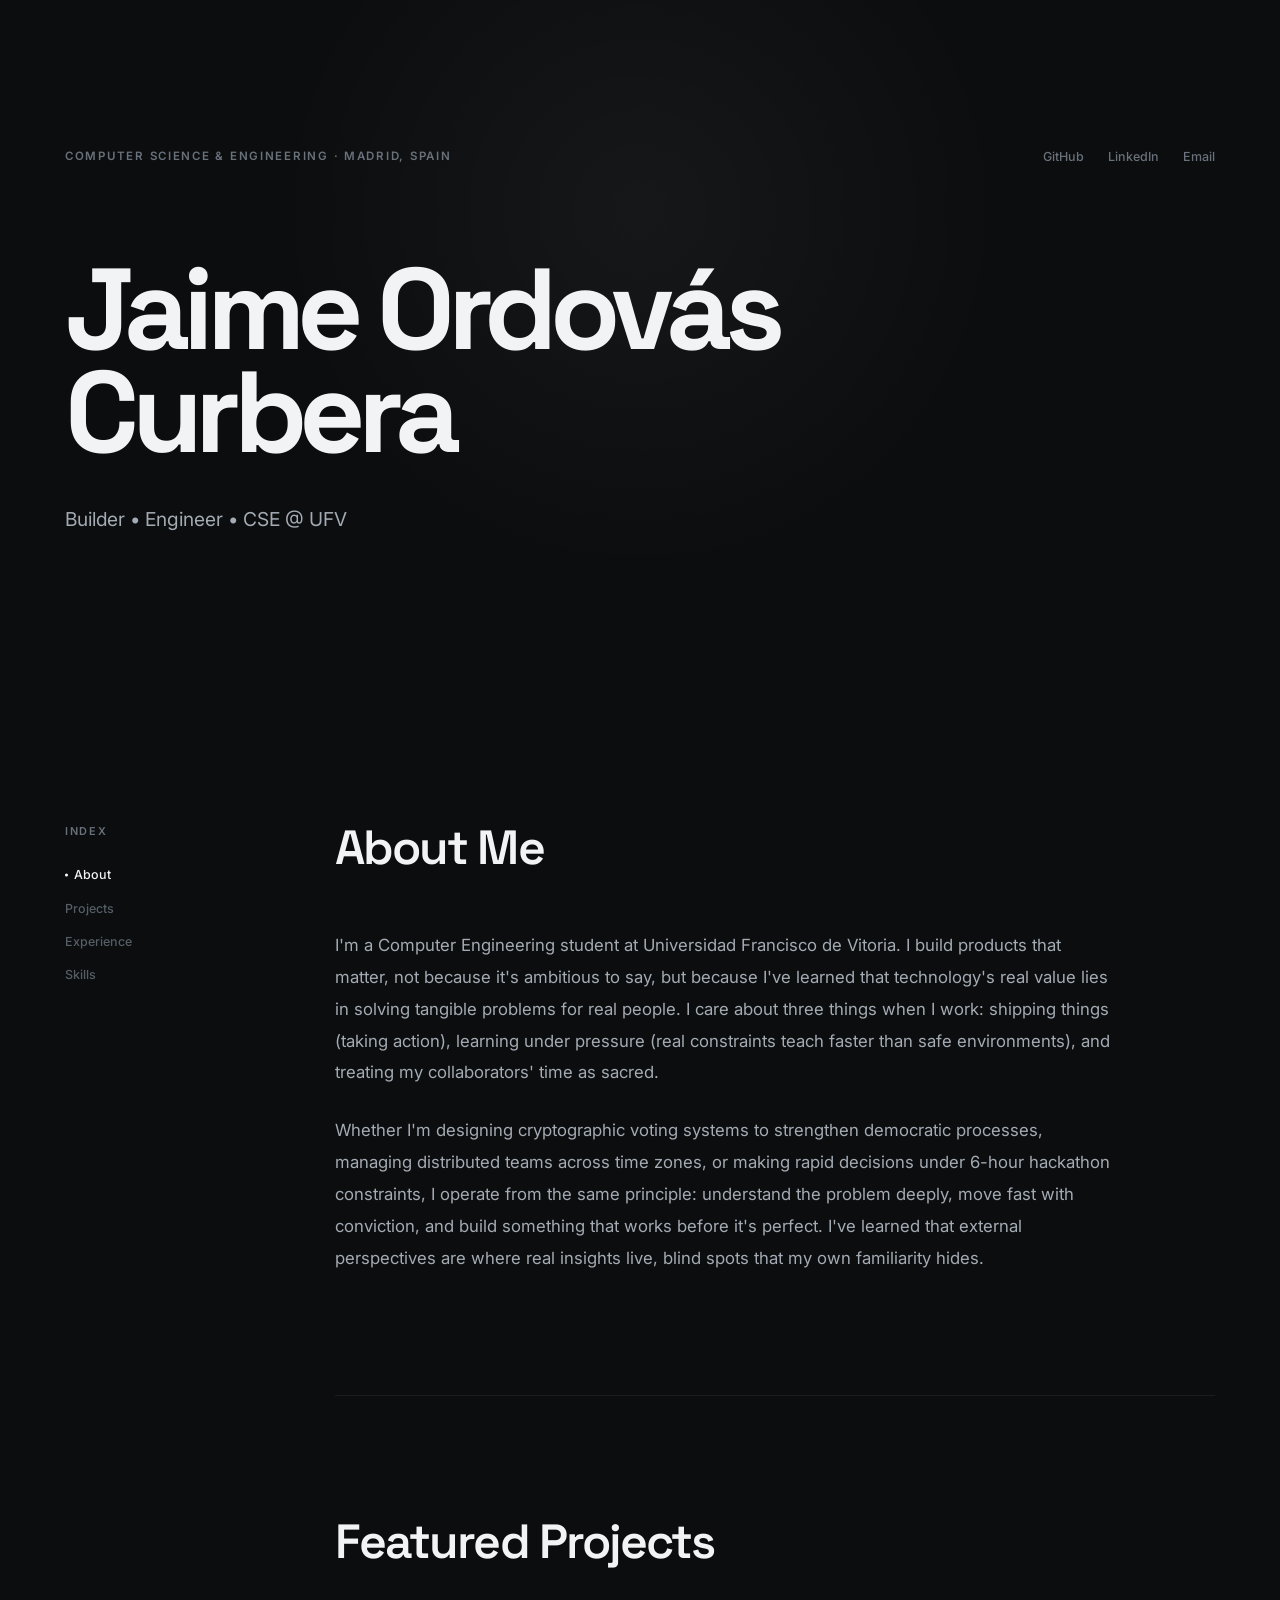
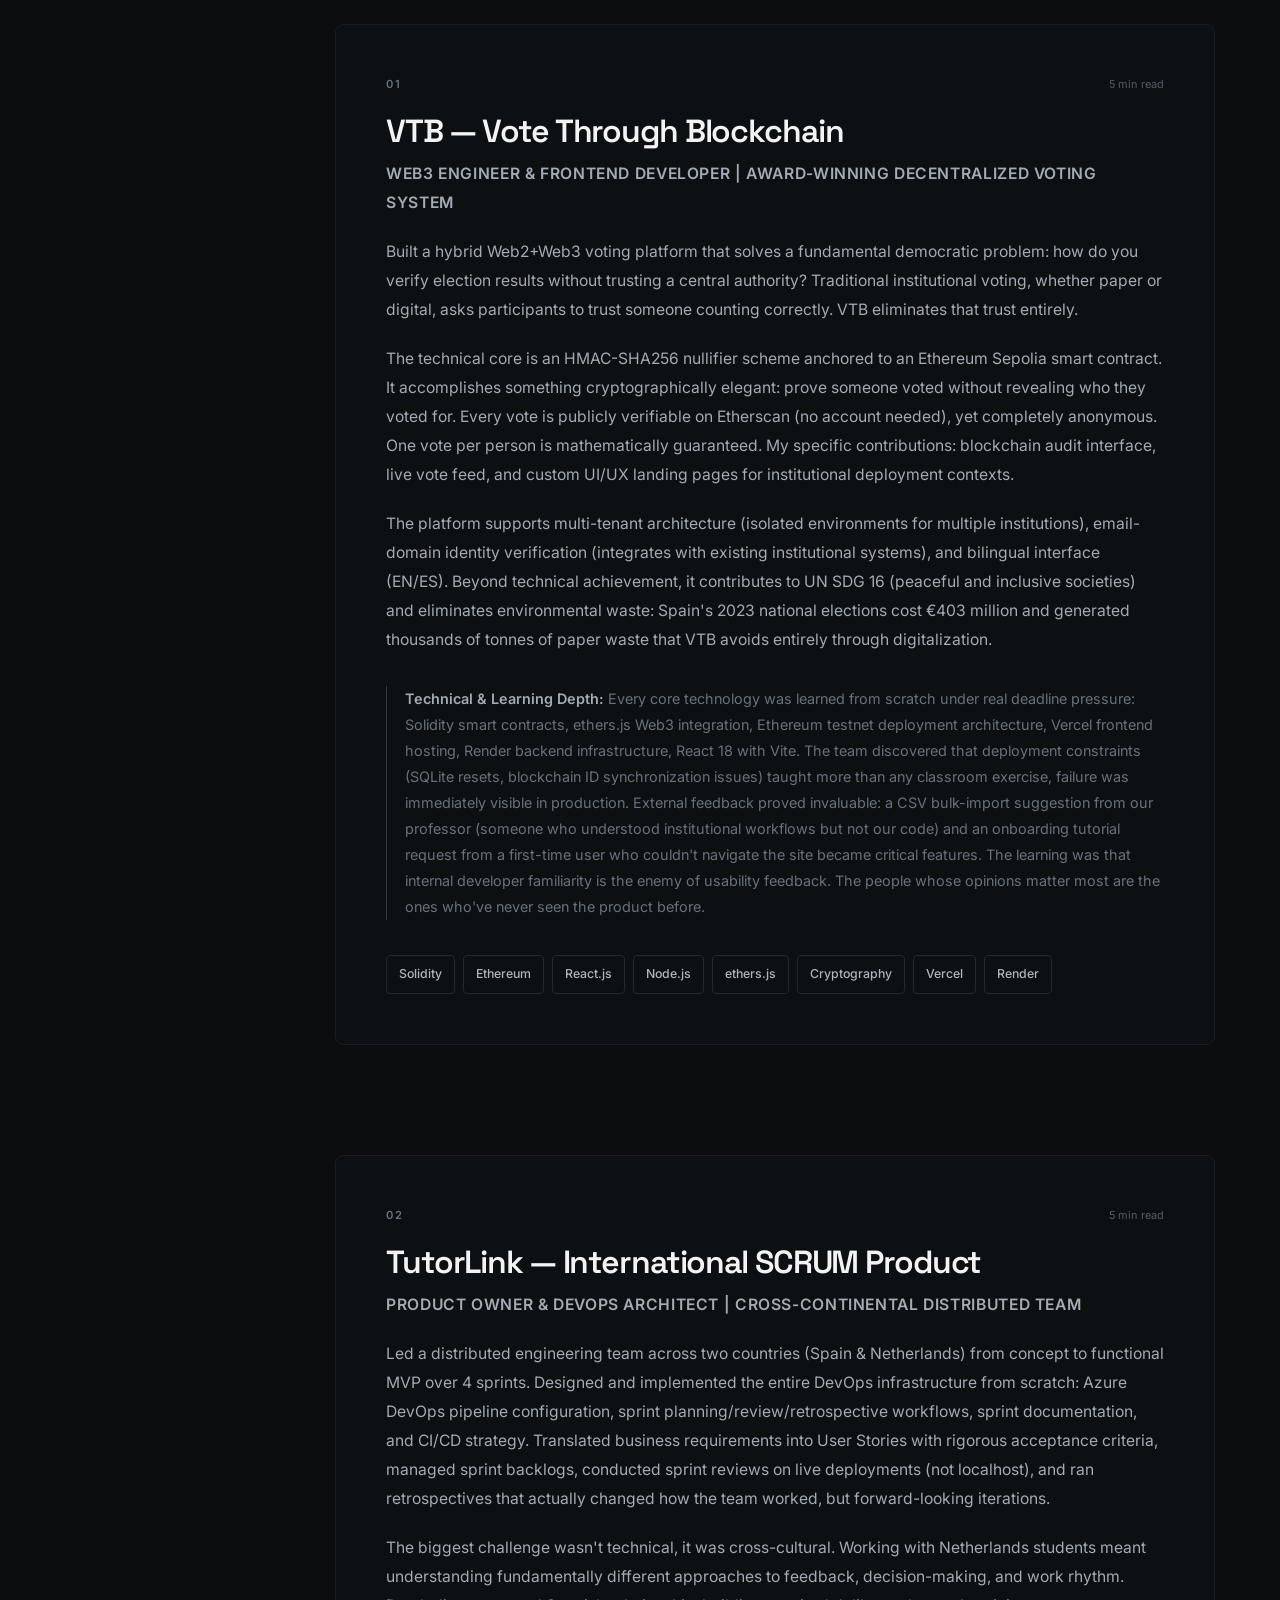
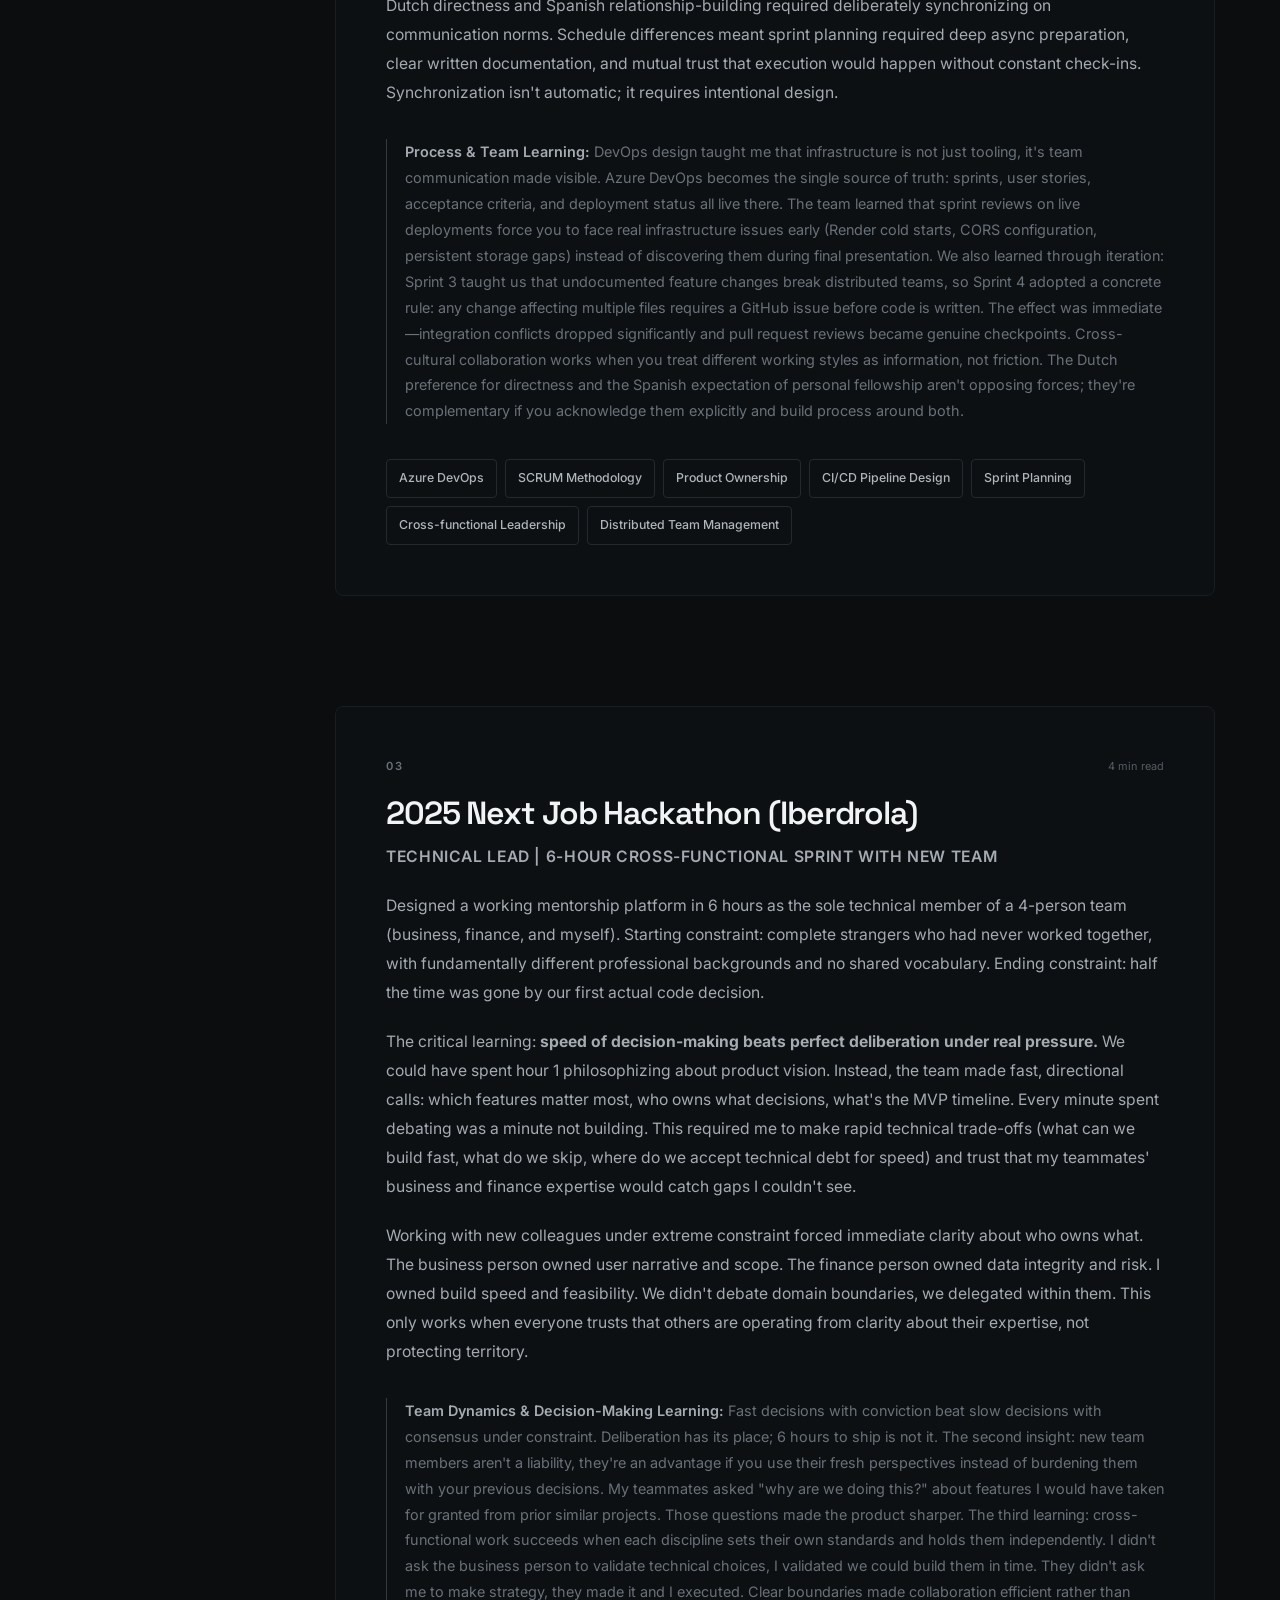
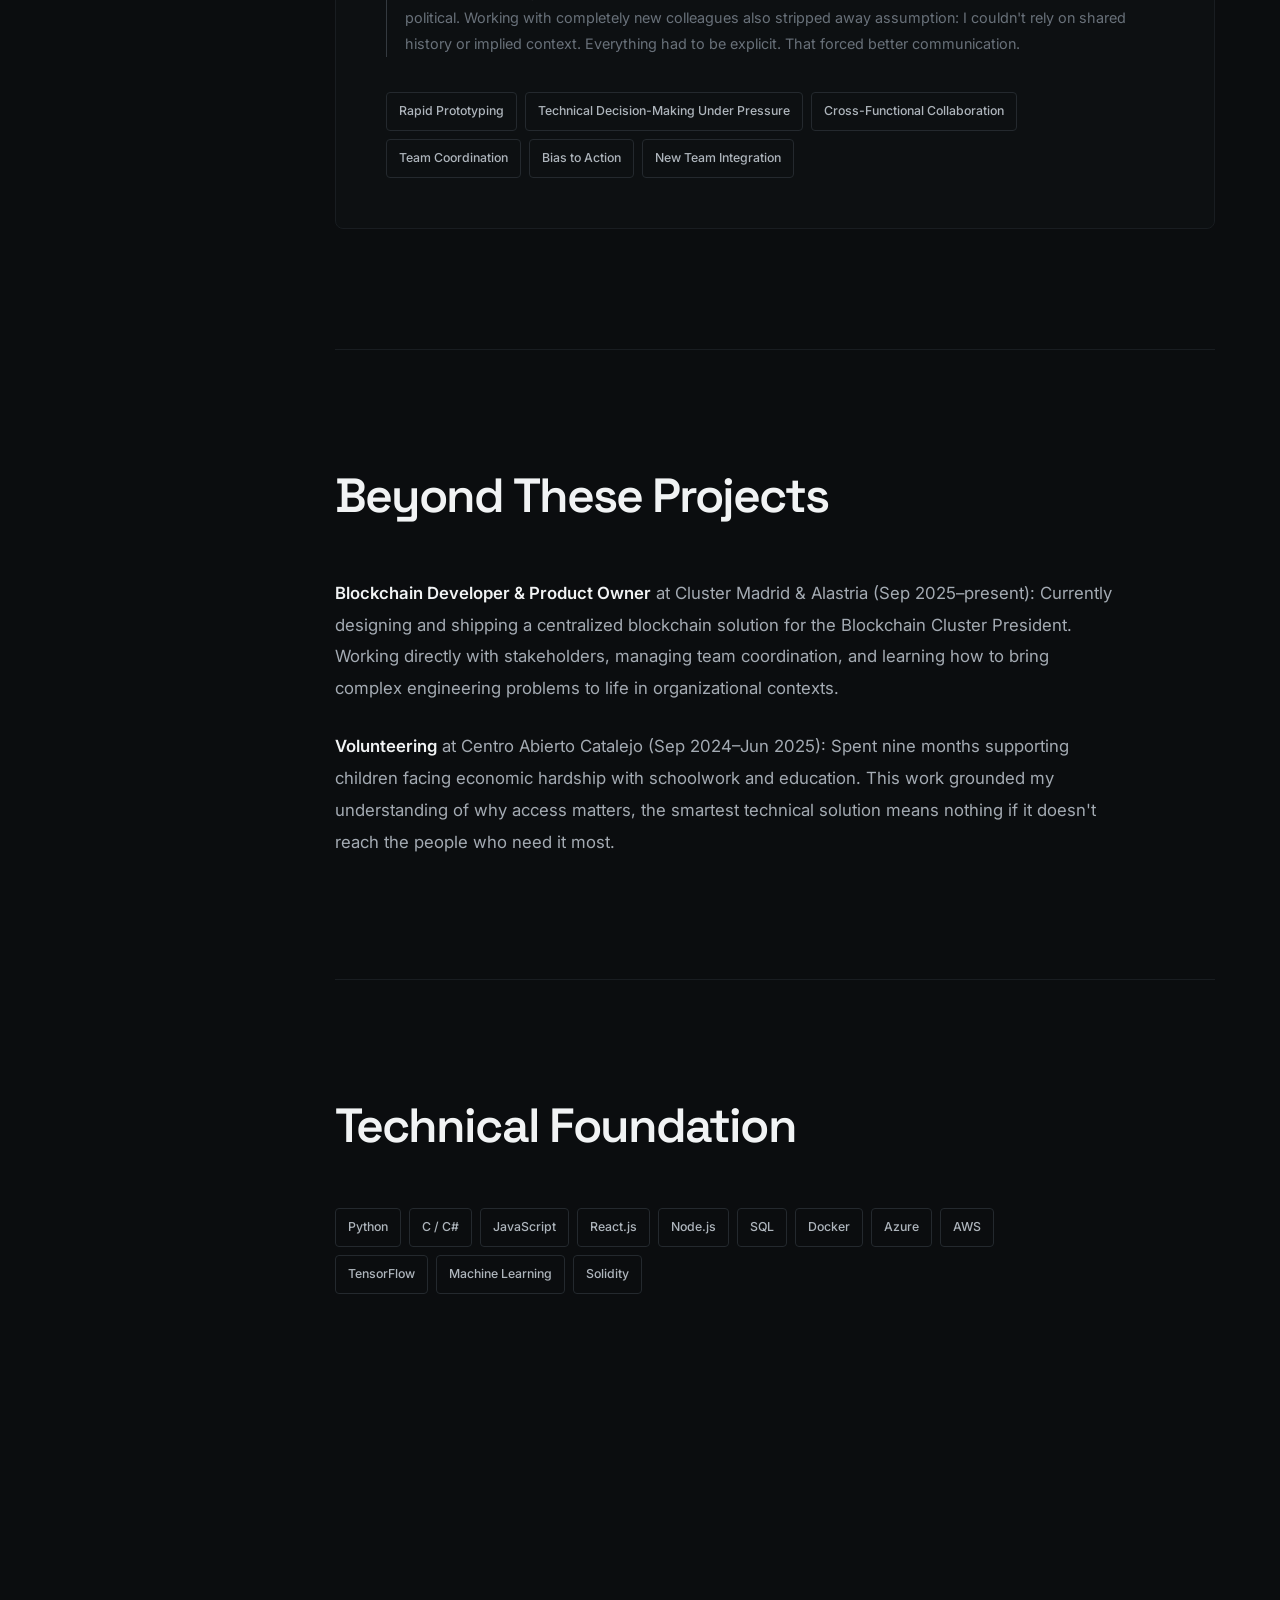
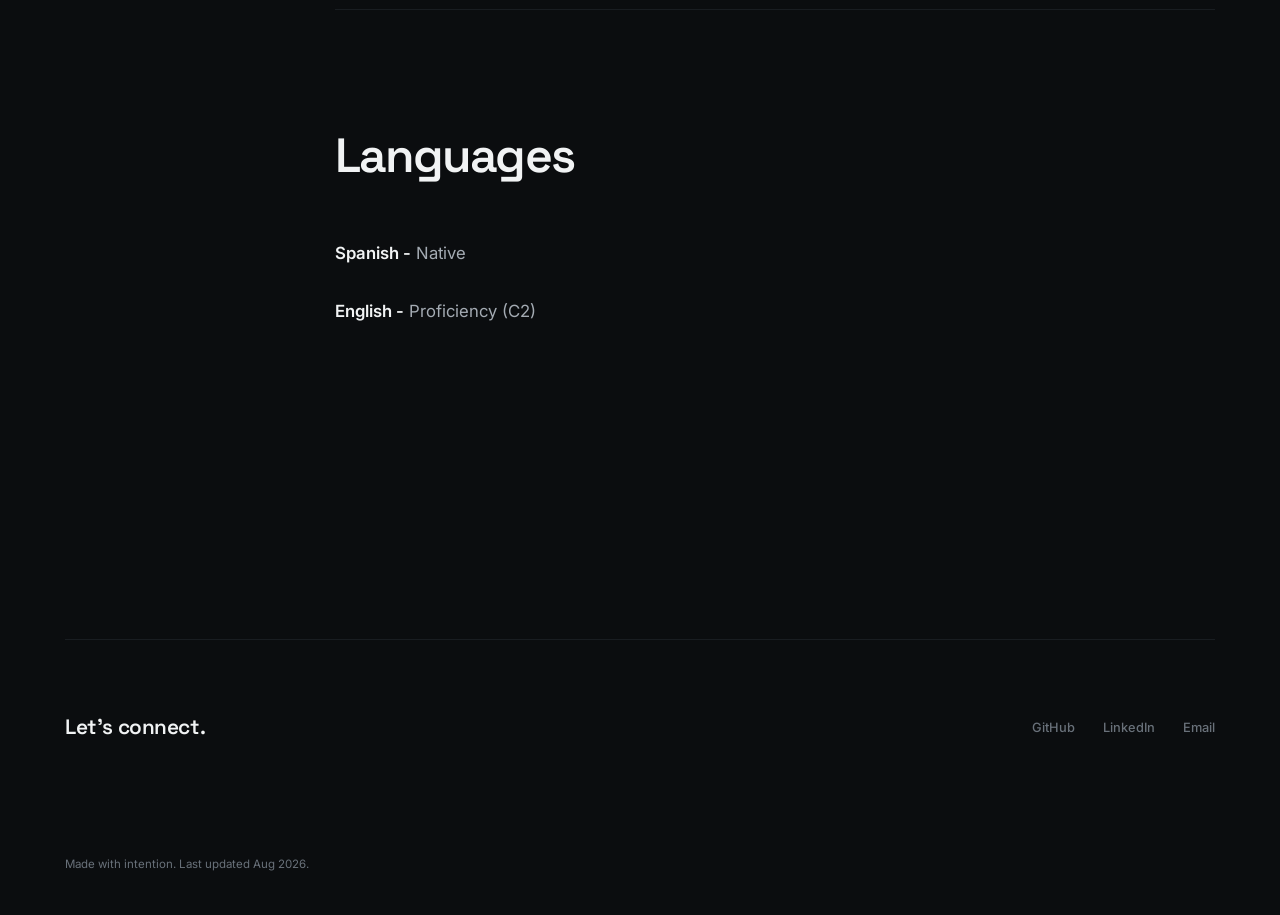
==== index.html @ d64d8bfb "Add languages section with Spanish and English proficiency" ====
<!DOCTYPE html>
<html lang="en">

<head>
    <meta charset="UTF-8">
    <meta name="viewport" content="width=device-width, initial-scale=1.0">
    <title>Jaime Ordovás Curbera — Builder & Engineer</title>

    <!-- Fonts -->
    <link rel="preconnect" href="https://fonts.googleapis.com">
    <link rel="preconnect" href="https://fonts.gstatic.com" crossorigin>
    <link
        href="https://fonts.googleapis.com/css2?family=Inter:wght@400;500;600;700&family=Space+Grotesk:wght@500;600;700&display=swap"
        rel="stylesheet"
    >

    <!-- Styles -->
    <link rel="stylesheet" href="styles.css">
</head>

<body>

    <!-- Scroll Progress Bar -->
    <div class="scroll-progress"></div>

    <!-- Hero Section -->
    <header class="hero">
        <div class="hero-content">
            <div class="hero-top">
                <span class="hero-label">Computer Science & Engineering · Madrid, Spain</span>
                <nav class="hero-contact">
                    <a href="https://github.com/jaime-ordovas-curbera" target="_blank" rel="noopener noreferrer">GitHub</a>
                    <a href="https://linkedin.com/in/jaime-ordov%C3%A1s-curbera-47089b22b/" target="_blank" rel="noopener noreferrer">LinkedIn</a>
                    <a href="mailto:jocraha@gmail.com">Email</a>
                </nav>
            </div>

            <h1>
                Jaime Ordovás<br>
                Curbera
            </h1>

            <p class="tagline">Builder • Engineer • CSE @ UFV</p>
        </div>
    </header>

    <!-- Main Portfolio -->
    <main class="portfolio">
        <div class="portfolio-layout">

            <!-- Sticky Navigation Index -->
            <aside class="site-index">
                <span class="index-label">Index</span>
                <nav class="index-links">
                    <a href="#about" class="active" data-section="about">About</a>
                    <a href="#projects" data-section="projects">Projects</a>
                    <a href="#experience" data-section="experience">Experience</a>
                    <a href="#skills" data-section="skills">Skills</a>
                </nav>
            </aside>

            <!-- Content Sections -->
            <div class="content">

                <!-- About Section -->
                <section class="section" id="about" data-section="about">
                    <h2 class="section-title">About Me</h2>
                    <div class="bio">
                        <p>I'm a Computer Engineering student at Universidad Francisco de Vitoria. I build products that matter, not because it's ambitious to say, but because I've learned that technology's real value lies in solving tangible problems for real people. I care about three things when I work: shipping things (taking action), learning under pressure (real constraints teach faster than safe environments), and treating my collaborators' time as sacred.</p>
                        <p>Whether I'm designing cryptographic voting systems to strengthen democratic processes, managing distributed teams across time zones, or making rapid decisions under 6-hour hackathon constraints, I operate from the same principle: understand the problem deeply, move fast with conviction, and build something that works before it's perfect. I've learned that external perspectives are where real insights live, blind spots that my own familiarity hides.</p>
                    </div>
                </section>

                <!-- Projects Section -->
                <section class="section" id="projects" data-section="projects">
                    <h2 class="section-title">Featured Projects</h2>

                    <div class="projects">

                        <!-- VTB Project -->
                        <article class="project" data-project="vtb" data-reading-time="5">
                            <div class="project-header">
                                <div class="project-number">01</div>
                                <span class="reading-time">5 min read</span>
                            </div>
                            <h3>VTB — Vote Through Blockchain</h3>
                            <p class="project-role">Web3 Engineer & Frontend Developer | Award-Winning Decentralized Voting System</p>

                            <p>Built a hybrid Web2+Web3 voting platform that solves a fundamental democratic problem: how do you verify election results without trusting a central authority? Traditional institutional voting, whether paper or digital, asks participants to trust someone counting correctly. VTB eliminates that trust entirely.</p>

                            <p>The technical core is an HMAC-SHA256 nullifier scheme anchored to an Ethereum Sepolia smart contract. It accomplishes something cryptographically elegant: prove someone voted without revealing who they voted for. Every vote is publicly verifiable on Etherscan (no account needed), yet completely anonymous. One vote per person is mathematically guaranteed. My specific contributions: blockchain audit interface, live vote feed, and custom UI/UX landing pages for institutional deployment contexts.</p>

                            <p>The platform supports multi-tenant architecture (isolated environments for multiple institutions), email-domain identity verification (integrates with existing institutional systems), and bilingual interface (EN/ES). Beyond technical achievement, it contributes to UN SDG 16 (peaceful and inclusive societies) and eliminates environmental waste: Spain's 2023 national elections cost €403 million and generated thousands of tonnes of paper waste that VTB avoids entirely through digitalization.</p>

                            <div class="project-highlights">

                                <strong>Technical & Learning Depth:</strong>

                                Every core technology was learned from scratch under real deadline pressure: Solidity smart contracts, ethers.js Web3 integration, Ethereum testnet deployment architecture, Vercel frontend hosting, Render backend infrastructure, React 18 with Vite. The team discovered that deployment constraints (SQLite resets, blockchain ID synchronization issues) taught more than any classroom exercise, failure was immediately visible in production. External feedback proved invaluable: a CSV bulk-import suggestion from our professor (someone who understood institutional workflows but not our code) and an onboarding tutorial request from a first-time user who couldn't navigate the site became critical features. The learning was that internal developer familiarity is the enemy of usability feedback. The people whose opinions matter most are the ones who've never seen the product before.

                            </div>

                            <div class="skills">
                                <span class="skill-tag">Solidity</span>
                                <span class="skill-tag">Ethereum</span>
                                <span class="skill-tag">React.js</span>
                                <span class="skill-tag">Node.js</span>
                                <span class="skill-tag">ethers.js</span>
                                <span class="skill-tag">Cryptography</span>
                                <span class="skill-tag">Vercel</span>
                                <span class="skill-tag">Render</span>
                            </div>
                        </article>

                        <!-- TutorLink Project -->
                        <article class="project" data-project="tutorlink" data-reading-time="5">
                            <div class="project-header">
                                <div class="project-number">02</div>
                                <span class="reading-time">5 min read</span>
                            </div>
                            <h3>TutorLink — International SCRUM Product</h3>
                            <p class="project-role">Product Owner & DevOps Architect | Cross-Continental Distributed Team</p>

                            <p>Led a distributed engineering team across two countries (Spain & Netherlands) from concept to functional MVP over 4 sprints. Designed and implemented the entire DevOps infrastructure from scratch: Azure DevOps pipeline configuration, sprint planning/review/retrospective workflows, sprint documentation, and CI/CD strategy. Translated business requirements into User Stories with rigorous acceptance criteria, managed sprint backlogs, conducted sprint reviews on live deployments (not localhost), and ran retrospectives that actually changed how the team worked, but forward-looking iterations.</p>

                            <p>The biggest challenge wasn't technical, it was cross-cultural. Working with Netherlands students meant understanding fundamentally different approaches to feedback, decision-making, and work rhythm. Dutch directness and Spanish relationship-building required deliberately synchronizing on communication norms. Schedule differences meant sprint planning required deep async preparation, clear written documentation, and mutual trust that execution would happen without constant check-ins. Synchronization isn't automatic; it requires intentional design.</p>

                            <div class="project-highlights">

                                <strong>Process & Team Learning:</strong>

                                DevOps design taught me that infrastructure is not just tooling, it's team communication made visible. Azure DevOps becomes the single source of truth: sprints, user stories, acceptance criteria, and deployment status all live there. The team learned that sprint reviews on live deployments force you to face real infrastructure issues early (Render cold starts, CORS configuration, persistent storage gaps) instead of discovering them during final presentation. We also learned through iteration: Sprint 3 taught us that undocumented feature changes break distributed teams, so Sprint 4 adopted a concrete rule: any change affecting multiple files requires a GitHub issue before code is written. The effect was immediate—integration conflicts dropped significantly and pull request reviews became genuine checkpoints. Cross-cultural collaboration works when you treat different working styles as information, not friction. The Dutch preference for directness and the Spanish expectation of personal fellowship aren't opposing forces; they're complementary if you acknowledge them explicitly and build process around both.

                            </div>

                            <div class="skills">
                                <span class="skill-tag">Azure DevOps</span>
                                <span class="skill-tag">SCRUM Methodology</span>
                                <span class="skill-tag">Product Ownership</span>
                                <span class="skill-tag">CI/CD Pipeline Design</span>
                                <span class="skill-tag">Sprint Planning</span>
                                <span class="skill-tag">Cross-functional Leadership</span>
                                <span class="skill-tag">Distributed Team Management</span>
                            </div>
                        </article>

                        <!-- 2025 Next Job Hackathon (Iberdrola) -->
                        <article class="project" data-project="hackathon" data-reading-time="4">
                            <div class="project-header">
                                <div class="project-number">03</div>
                                <span class="reading-time">4 min read</span>
                            </div>
                            <h3>2025 Next Job Hackathon (Iberdrola)</h3>
                            <p class="project-role">Technical Lead | 6-Hour Cross-Functional Sprint with New Team</p>

                            <p>Designed a working mentorship platform in 6 hours as the sole technical member of a 4-person team (business, finance, and myself). Starting constraint: complete strangers who had never worked together, with fundamentally different professional backgrounds and no shared vocabulary. Ending constraint: half the time was gone by our first actual code decision.</p>

                            <p>The critical learning: <strong>speed of decision-making beats perfect deliberation under real pressure.</strong> We could have spent hour 1 philosophizing about product vision. Instead, the team made fast, directional calls: which features matter most, who owns what decisions, what's the MVP timeline. Every minute spent debating was a minute not building. This required me to make rapid technical trade-offs (what can we build fast, what do we skip, where do we accept technical debt for speed) and trust that my teammates' business and finance expertise would catch gaps I couldn't see.</p>

                            <p>Working with new colleagues under extreme constraint forced immediate clarity about who owns what. The business person owned user narrative and scope. The finance person owned data integrity and risk. I owned build speed and feasibility. We didn't debate domain boundaries, we delegated within them. This only works when everyone trusts that others are operating from clarity about their expertise, not protecting territory.</p>

                            <div class="project-highlights">

                                <strong>Team Dynamics & Decision-Making Learning:</strong>

                                Fast decisions with conviction beat slow decisions with consensus under constraint. Deliberation has its place; 6 hours to ship is not it. The second insight: new team members aren't a liability, they're an advantage if you use their fresh perspectives instead of burdening them with your previous decisions. My teammates asked "why are we doing this?" about features I would have taken for granted from prior similar projects. Those questions made the product sharper. The third learning: cross-functional work succeeds when each discipline sets their own standards and holds them independently. I didn't ask the business person to validate technical choices, I validated we could build them in time. They didn't ask me to make strategy, they made it and I executed. Clear boundaries made collaboration efficient rather than political. Working with completely new colleagues also stripped away assumption: I couldn't rely on shared history or implied context. Everything had to be explicit. That forced better communication.

                            </div>

                            <div class="skills">

                                <span class="skill-tag">Rapid Prototyping</span>

                                <span class="skill-tag">Technical Decision-Making Under Pressure</span>

                                <span class="skill-tag">Cross-Functional Collaboration</span>

                                <span class="skill-tag">Team Coordination</span>

                                <span class="skill-tag">Bias to Action</span>

                                <span class="skill-tag">New Team Integration</span>

                            </div>

                        </article>

                    </div>
                </section>

                <!-- Experience Section -->
                <section class="section" id="experience" data-section="experience">
                    <h2 class="section-title">Beyond These Projects</h2>
                    <div class="bio">
                        <p><strong>Blockchain Developer & Product Owner</strong> at Cluster Madrid & Alastria (Sep 2025–present): Currently designing and shipping a centralized blockchain solution for the Blockchain Cluster President. Working directly with stakeholders, managing team coordination, and learning how to bring complex engineering problems to life in organizational contexts.</p>
                        <p><strong>Volunteering</strong> at Centro Abierto Catalejo (Sep 2024–Jun 2025): Spent nine months supporting children facing economic hardship with schoolwork and education. This work grounded my understanding of why access matters, the smartest technical solution means nothing if it doesn't reach the people who need it most.</p>
                    </div>
                </section>

                <!-- Skills Section -->
                <section class="section" id="skills" data-section="skills">
                    <h2 class="section-title">Technical Foundation</h2>
                    <div class="skills">
                        <span class="skill-tag">Python</span>
                        <span class="skill-tag">C / C#</span>
                        <span class="skill-tag">JavaScript</span>
                        <span class="skill-tag">React.js</span>
                        <span class="skill-tag">Node.js</span>
                        <span class="skill-tag">SQL</span>
                        <span class="skill-tag">Docker</span>
                        <span class="skill-tag">Azure</span>
                        <span class="skill-tag">AWS</span>
                        <span class="skill-tag">TensorFlow</span>
                        <span class="skill-tag">Machine Learning</span>
                        <span class="skill-tag">Solidity</span>
                    </div>
                </section>

                <!-- Languages Section -->
                <section class="section" id="experience" data-section="experience">
                    <h2 class="section-title">Languages</h2>
                    <div class="bio">
                        <p><strong>Spanish -</strong> Native</p>
                        <p><strong>English -</strong> Proficiency (C2)</p>
                    </div>
                </section>

            </div>

        </div>
    </main>

    <!-- Contact Section -->
    <section class="contact">
        <div class="contact-inner">
            <div class="contact-title">Let's connect.</div>
            <nav class="contact-links">
                <a href="https://github.com/jaime-ordovas-curbera" target="_blank" rel="noopener noreferrer">GitHub</a>
                <a href="https://linkedin.com/in/jaime-ordov%C3%A1s-curbera-47089b22b/" target="_blank" rel="noopener noreferrer">LinkedIn</a>
                <a href="mailto:jocraha@gmail.com">Email</a>
            </nav>
        </div>
    </section>

    <!-- Footer -->
    <footer>
        <p>Made with intention. Last updated Aug 2026.</p>
    </footer>

    <!-- Back to Top Button -->
    <button class="back-to-top" aria-label="Back to top"></button>

    <!-- Scripts -->
    <script src="script.js"></script>

</body>

</html>
---- styles.css ----
/* ============================================================
   VARIABLES & RESET
============================================================ */

:root {
    --background: #0b0d0f;
    --surface: #111417;
    --text: #f1f3f4;
    --text-secondary: #a4abb3;
    --text-muted: #69717a;
    --border: #24292e;
    --border-light: #191d21;

    --transition-fast: 0.15s ease;
    --transition-smooth: 0.3s ease;
    --transition-slow: 0.5s ease;
}

* {
    margin: 0;
    padding: 0;
    box-sizing: border-box;
}

html {
    scroll-behavior: smooth;
    scroll-padding-top: 100px;
}

body {
    font-family: 'Inter', sans-serif;
    background: var(--background);
    color: var(--text);
    line-height: 1.7;
    -webkit-font-smoothing: antialiased;
}

::selection {
    background: #3a4148;
    color: white;
}

a {
    color: inherit;
}

/* ============================================================
   SCROLL PROGRESS BAR
============================================================ */

.scroll-progress {
    position: fixed;
    top: 0;
    left: 0;
    height: 2px;
    background: linear-gradient(90deg, #667eea, #764ba2);
    width: 0%;
    z-index: 1000;
    transition: width var(--transition-fast);
}

/* ============================================================
   HERO SECTION
============================================================ */

.hero {
    min-height: 78vh;
    display: flex;
    align-items: center;
    padding: 90px 40px 110px;
    background: radial-gradient(circle at 50% 30%, rgba(255, 255, 255, 0.045), transparent 45%);
}

.hero-content {
    width: min(1150px, 100%);
    margin: 0 auto;
}

.hero-top {
    display: flex;
    align-items: center;
    justify-content: space-between;
    margin-bottom: 90px;
}

.hero-label {
    font-size: 0.72rem;
    font-weight: 600;
    letter-spacing: 0.15em;
    text-transform: uppercase;
    color: var(--text-muted);
}

.hero-contact {
    display: flex;
    gap: 24px;
}

.hero-contact a {
    color: var(--text-muted);
    font-size: 0.78rem;
    font-weight: 500;
    text-decoration: none;
    transition: color var(--transition-fast);
    position: relative;
}

.hero-contact a:hover {
    color: var(--text);
}

.hero-contact a::after {
    content: '';
    position: absolute;
    bottom: -4px;
    left: 0;
    width: 0;
    height: 1px;
    background: var(--text);
    transition: width var(--transition-smooth);
}

.hero-contact a:hover::after {
    width: 100%;
}

.hero h1 {
    font-family: 'Space Grotesk', sans-serif;
    font-size: clamp(4rem, 9vw, 8rem);
    line-height: 0.9;
    letter-spacing: -0.065em;
    font-weight: 700;
    margin-bottom: 38px;
    animation: fadeInUp 0.8s ease-out 0.2s both;
}

.hero .tagline {
    max-width: 650px;
    color: var(--text-secondary);
    font-size: clamp(1rem, 2vw, 1.2rem);
    line-height: 1.7;
    animation: fadeInUp 0.8s ease-out 0.4s both;
}

/* ============================================================
   PORTFOLIO LAYOUT
============================================================ */

.portfolio {
    width: min(1150px, calc(100% - 80px));
    margin: 0 auto;
    position: relative;
}

.portfolio-layout {
    display: grid;
    grid-template-columns: 190px minmax(0, 1fr);
    gap: 80px;
    align-items: start;
}

/* ============================================================
   STICKY SIDEBAR INDEX
============================================================ */

.site-index {
    position: sticky;
    top: 90px;
    height: fit-content;
    padding-top: 120px;
    z-index: 10;
}

.index-label {
    display: block;
    margin-bottom: 24px;
    font-size: 0.68rem;
    font-weight: 600;
    letter-spacing: 0.16em;
    text-transform: uppercase;
    color: var(--text-muted);
}

.index-links {
    display: flex;
    flex-direction: column;
    gap: 12px;
}

.index-links a {
    position: relative;
    display: block;
    width: fit-content;
    color: #555d65;
    font-size: 0.78rem;
    font-weight: 500;
    text-decoration: none;
    transition: all var(--transition-smooth);
}

.index-links a:hover {
    color: var(--text-secondary);
    padding-left: 9px;
}

.index-links a.active {
    color: var(--text);
    padding-left: 9px;
}

.index-links a.active::before {
    content: '';
    position: absolute;
    left: 0;
    top: 50%;
    width: 3px;
    height: 3px;
    transform: translateY(-50%);
    border-radius: 50%;
    background: white;
}

/* ============================================================
   CONTENT SECTIONS
============================================================ */

.content {
    min-width: 0;
}

.section {
    min-height: 70vh;
    padding: 120px 0;
    border-top: 1px solid var(--border-light);
    opacity: 0;
    animation: fadeInSection 0.6s ease-out forwards;
}

.section:first-child {
    border-top: none;
}

.section-title {
    font-family: 'Space Grotesk', sans-serif;
    font-size: clamp(2rem, 4vw, 3rem);
    line-height: 1.1;
    letter-spacing: -0.04em;
    font-weight: 600;
    margin-bottom: 55px;
}

/* ============================================================
   BIO & TEXT
============================================================ */

.bio {
    max-width: 780px;
}

.bio p {
    margin-bottom: 26px;
    color: var(--text-secondary);
    font-size: 1.05rem;
    line-height: 1.9;
}

.bio p:last-child {
    margin-bottom: 0;
}

.bio strong {
    color: var(--text);
    font-weight: 600;
}

/* ============================================================
   PROJECTS
============================================================ */

.projects {
    display: flex;
    flex-direction: column;
    gap: 110px;
}

.project {
    position: relative;
    padding: 50px;
    border: 1px solid var(--border-light);
    border-radius: 8px;
    transition: all var(--transition-smooth);
    background: rgba(17, 20, 23, 0.5);
}

.project:hover {
    border-color: var(--border);
    background: rgba(17, 20, 23, 0.8);
    transform: translateY(-4px);
}

.project-header {
    display: flex;
    align-items: center;
    justify-content: space-between;
    gap: 16px;
    margin-bottom: 18px;
}

.project-number {
    color: var(--text-muted);
    font-size: 0.7rem;
    font-weight: 600;
    letter-spacing: 0.15em;
}

.reading-time {
    color: #555d65;
    font-size: 0.68rem;
    font-weight: 400;
    letter-spacing: 0.01em;
    white-space: nowrap;
    transition: color var(--transition-smooth);
}

.project:hover .reading-time {
    color: #69717a;
}

.project h3 {
    font-family: 'Space Grotesk', sans-serif;
    font-size: clamp(1.5rem, 3vw, 2rem);
    line-height: 1.2;
    letter-spacing: -0.035em;
    font-weight: 600;
    margin-bottom: 9px;
}

.project-role {
    margin-bottom: 30px;
    color: var(--text-muted);
    font-size: 0.76rem;
    font-weight: 600;
    letter-spacing: 0.04em;
    text-transform: uppercase;
}

.project p {
    max-width: 780px;
    margin-bottom: 20px;
    color: var(--text-secondary);
    font-size: 0.98rem;
    line-height: 1.85;
}

.project-highlights {
    max-width: 780px;
    margin-top: 32px;
    padding-left: 18px;
    border-left: 1px solid #343a40;
    color: var(--text-muted);
    font-size: 0.9rem;
    line-height: 1.8;
}

.project-highlights strong {
    color: var(--text-secondary);
    font-weight: 600;
}

/* ============================================================
   SKILLS
============================================================ */

.skills {
    display: flex;
    flex-wrap: wrap;
    gap: 8px;
    max-width: 750px;
    margin-top: 35px;
}

.skill-tag {
    padding: 8px 12px;
    border: 1px solid var(--border);
    border-radius: 4px;
    color: #aeb5bc;
    font-size: 0.77rem;
    font-weight: 500;
    transition: all var(--transition-smooth);
    cursor: pointer;
}

.skill-tag:hover {
    background: var(--surface);
    border-color: #383f46;
    color: var(--text);
    transform: translateY(-2px);
}

/* ============================================================
   CONTACT SECTION
============================================================ */

.contact {
    width: min(1150px, calc(100% - 80px));
    margin: 0 auto;
    padding: 70px 0 80px;
    border-top: 1px solid var(--border-light);
}

.contact-inner {
    display: flex;
    align-items: center;
    justify-content: space-between;
    gap: 40px;
}

.contact-title {
    font-family: 'Space Grotesk', sans-serif;
    font-size: 1.3rem;
    font-weight: 600;
    letter-spacing: -0.02em;
}

.contact-links {
    display: flex;
    align-items: center;
    gap: 28px;
}

.contact-links a {
    color: var(--text-muted);
    font-size: 0.8rem;
    font-weight: 500;
    text-decoration: none;
    transition: color var(--transition-smooth);
    position: relative;
}

.contact-links a:hover {
    color: var(--text);
}

.contact-links a::after {
    content: '';
    position: absolute;
    bottom: -4px;
    left: 0;
    width: 0;
    height: 1px;
    background: var(--text);
    transition: width var(--transition-smooth);
}

.contact-links a:hover::after {
    width: 100%;
}

/* ============================================================
   FOOTER
============================================================ */

footer {
    width: min(1150px, calc(100% - 80px));
    margin: 0 auto;
    padding: 30px 0 40px;
    color: var(--text-muted);
    font-size: 0.72rem;
}

/* ============================================================
   BACK TO TOP BUTTON
============================================================ */

.back-to-top {
    position: fixed;
    bottom: 40px;
    right: 40px;
    width: 48px;
    height: 48px;
    background: rgba(255, 255, 255, 0.08);
    border: 1px solid rgba(255, 255, 255, 0.15);
    border-radius: 4px;
    cursor: pointer;
    opacity: 0;
    pointer-events: none;
    transition: all var(--transition-smooth);
    z-index: 100;
    display: flex;
    align-items: center;
    justify-content: center;
}

.back-to-top::before {
    content: '↑';
    color: var(--text);
    font-size: 1.2rem;
    font-weight: 600;
}

.back-to-top.visible {
    opacity: 1;
    pointer-events: auto;
}

.back-to-top:hover {
    background: rgba(255, 255, 255, 0.12);
    border-color: rgba(255, 255, 255, 0.25);
    transform: translateY(-4px);
}

/* ============================================================
   ANIMATIONS
============================================================ */

@keyframes fadeInUp {
    from {
        opacity: 0;
        transform: translateY(20px);
    }
    to {
        opacity: 1;
        transform: translateY(0);
    }
}

@keyframes fadeInSection {
    from {
        opacity: 0;
    }
    to {
        opacity: 1;
    }
}

/* ============================================================
   MOBILE
============================================================ */

@media (max-width: 800px) {
    .hero {
        min-height: 70vh;
        padding: 60px 24px 80px;
    }

    .hero-top {
        flex-direction: column;
        align-items: flex-start;
        margin-bottom: 70px;
        gap: 20px;
    }

    .hero-contact {
        gap: 14px;
        flex-wrap: wrap;
    }

    .hero h1 {
        font-size: clamp(3.2rem, 15vw, 5rem);
    }

    .portfolio {
        width: calc(100% - 48px);
    }

    .portfolio-layout {
        display: block;
    }

    .site-index {
        position: sticky;
        top: 0;
        z-index: 100;
        padding: 18px 0;
        background: rgba(11, 13, 15, 0.94);
        backdrop-filter: blur(12px);
        border-bottom: 1px solid var(--border-light);
        margin-bottom: 0;
    }

    .index-label {
        display: none;
    }

    .index-links {
        flex-direction: row;
        flex-wrap: wrap;
        gap: 8px 20px;
    }

    .index-links a.active,
    .index-links a:hover {
        padding-left: 0;
    }

    .index-links a.active::before {
        display: none;
    }

    .index-links a.active {
        text-decoration: underline;
    }

    .section {
        min-height: auto;
        padding: 90px 0;
    }

    .section-title {
        margin-bottom: 40px;
    }

    .projects {
        gap: 80px;
    }

    .project {
        padding: 30px;
    }

    .project-header {
        gap: 12px;
    }

    .reading-time {
        font-size: 0.65rem;
    }

    .contact {
        width: calc(100% - 48px);
        padding-top: 55px;
    }

    .contact-inner {
        align-items: flex-start;
        flex-direction: column;
    }

    .contact-links {
        flex-wrap: wrap;
        gap: 18px 25px;
    }

    footer {
        width: calc(100% - 48px);
    }

    .back-to-top {
        bottom: 20px;
        right: 20px;
        width: 44px;
        height: 44px;
    }
}

@media (max-width: 500px) {
    .hero-contact {
        display: none;
    }

    .hero-top {
        margin-bottom: 55px;
    }

    .hero h1 {
        font-size: 3.1rem;
    }

    .project h3 {
        font-size: 1.45rem;
    }
}
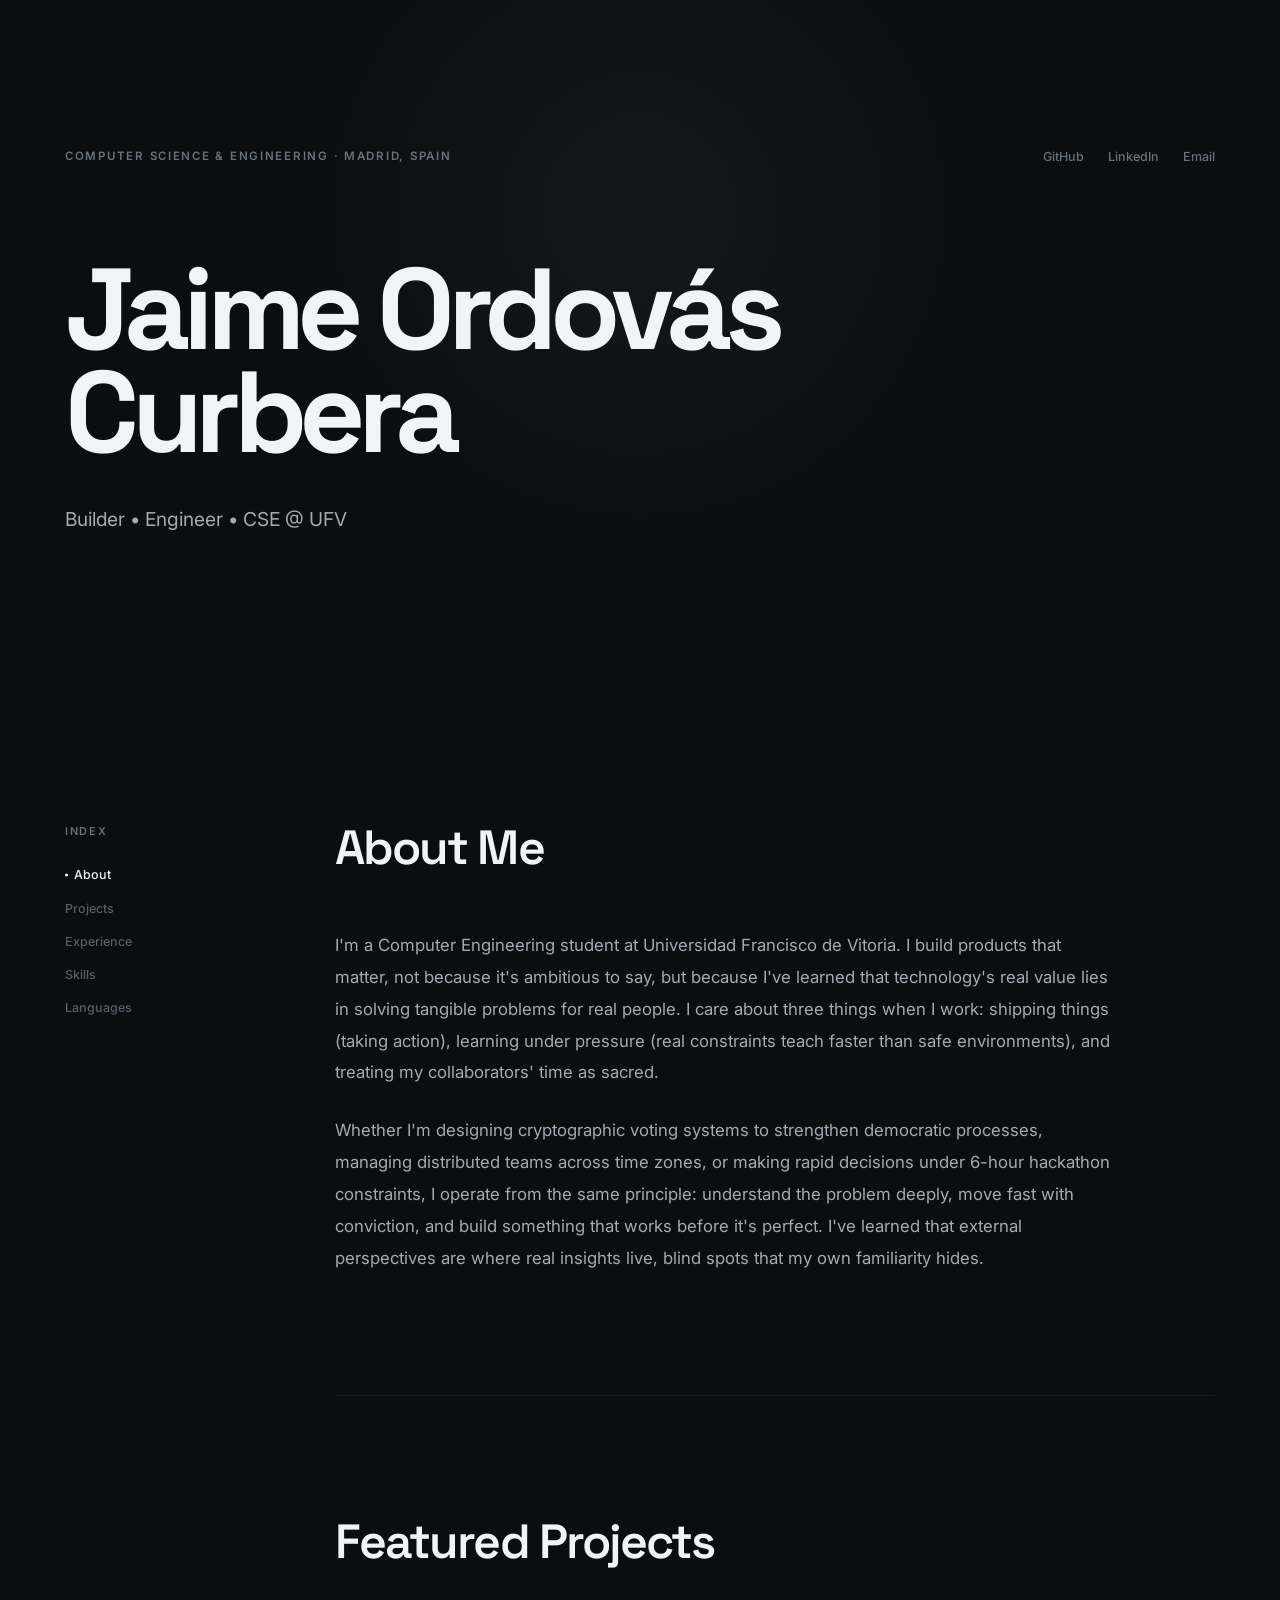
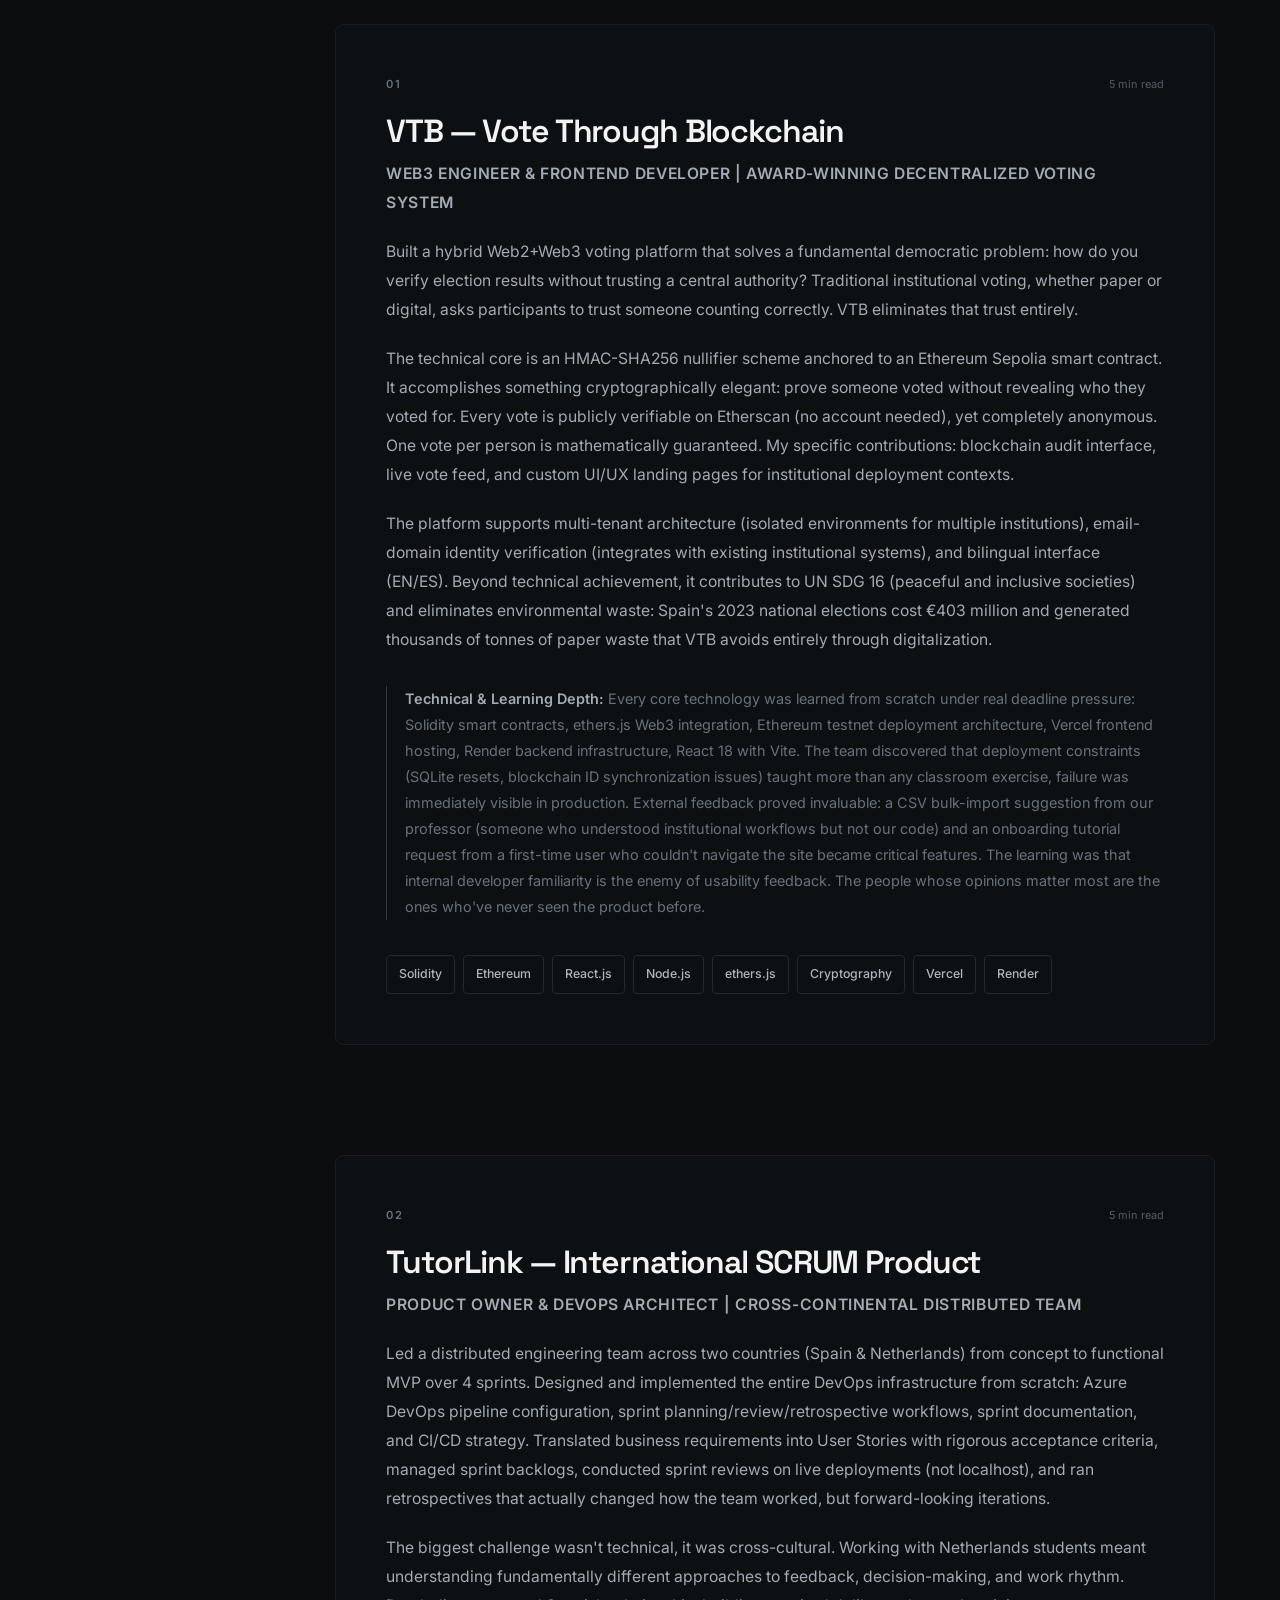
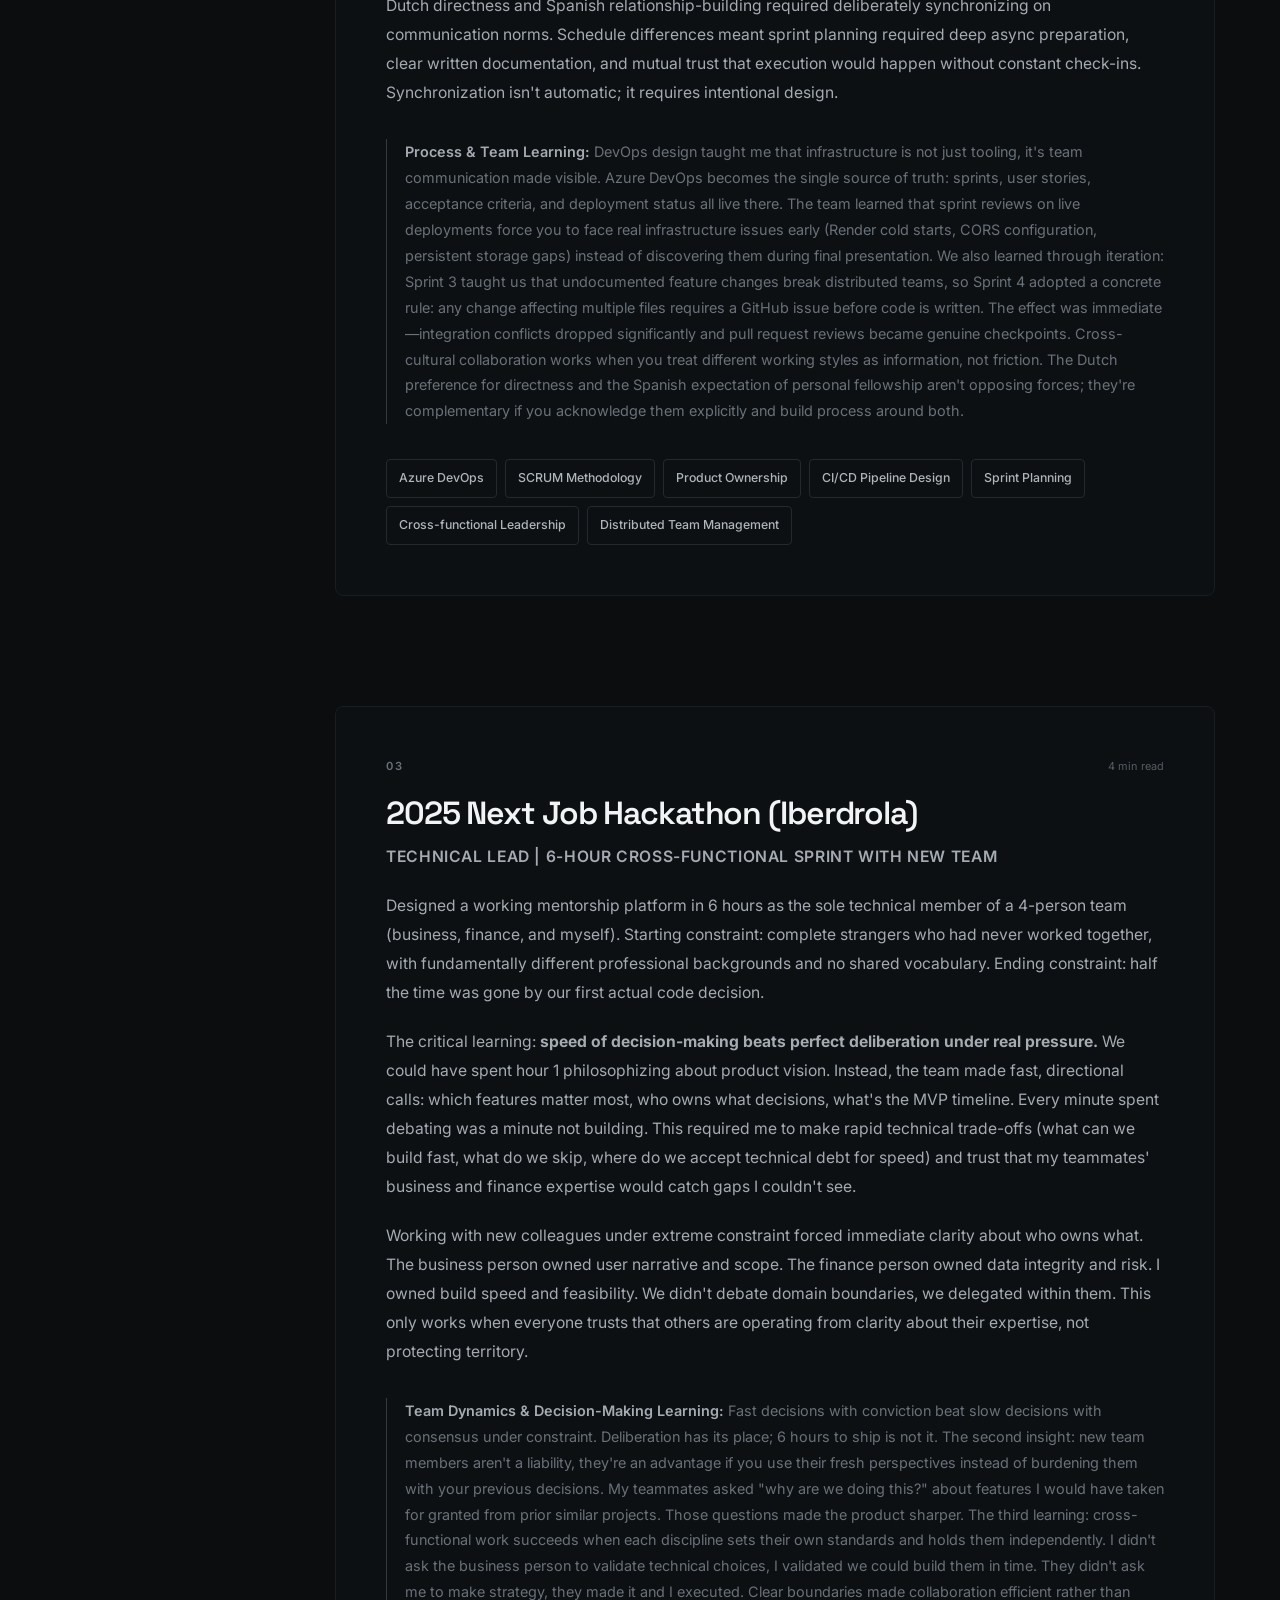
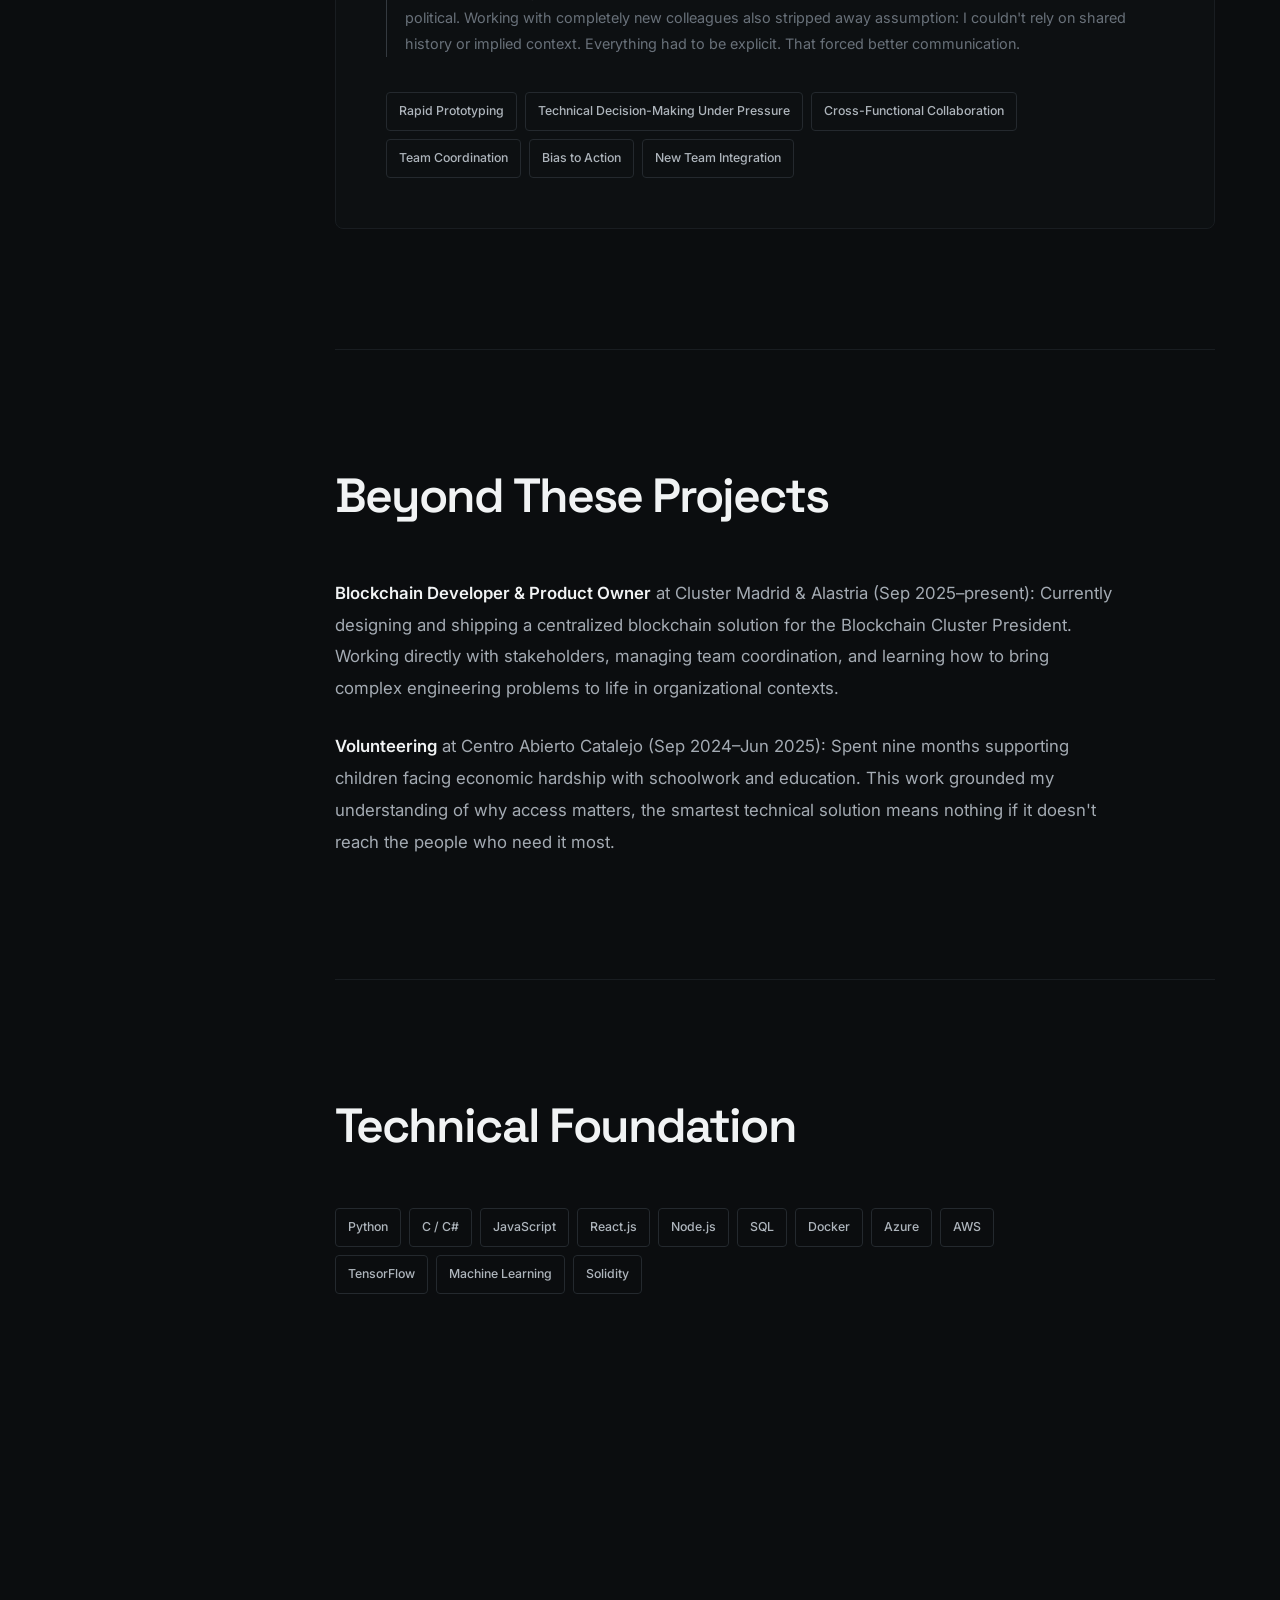
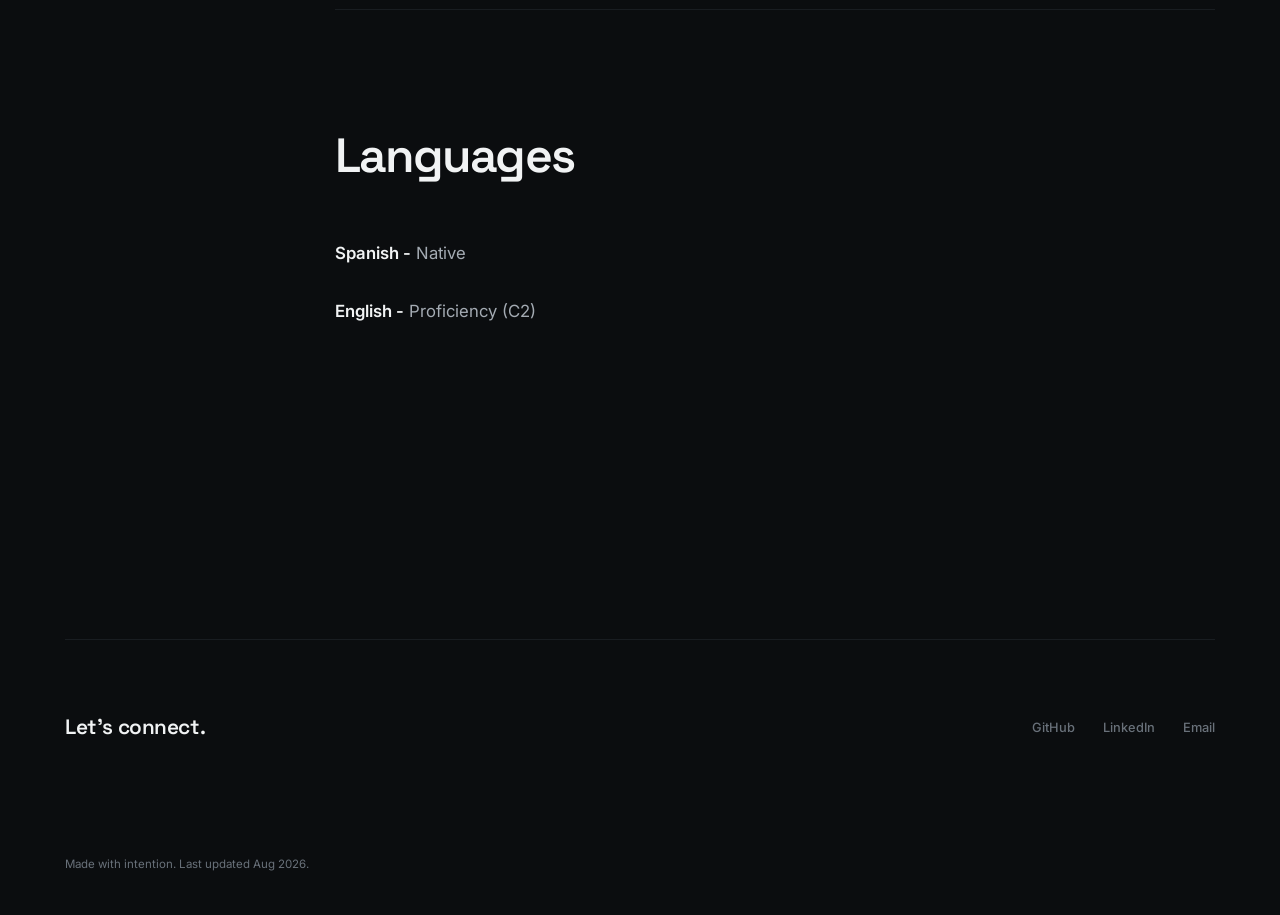
==== commit c041cbfd: "Add Languages section to index.html" ====
--- a/index.html
+++ b/index.html
@@ -56,6 +56,7 @@
                     <a href="#projects" data-section="projects">Projects</a>
                     <a href="#experience" data-section="experience">Experience</a>
                     <a href="#skills" data-section="skills">Skills</a>
+                    <a href="#languages" data-section="languages">Languages</a>
                 </nav>
             </aside>
 
@@ -217,7 +218,7 @@
                 </section>
 
                 <!-- Languages Section -->
-                <section class="section" id="experience" data-section="experience">
+                <section class="section" id="languages" data-section="languages">
                     <h2 class="section-title">Languages</h2>
                     <div class="bio">
                         <p><strong>Spanish -</strong> Native</p>
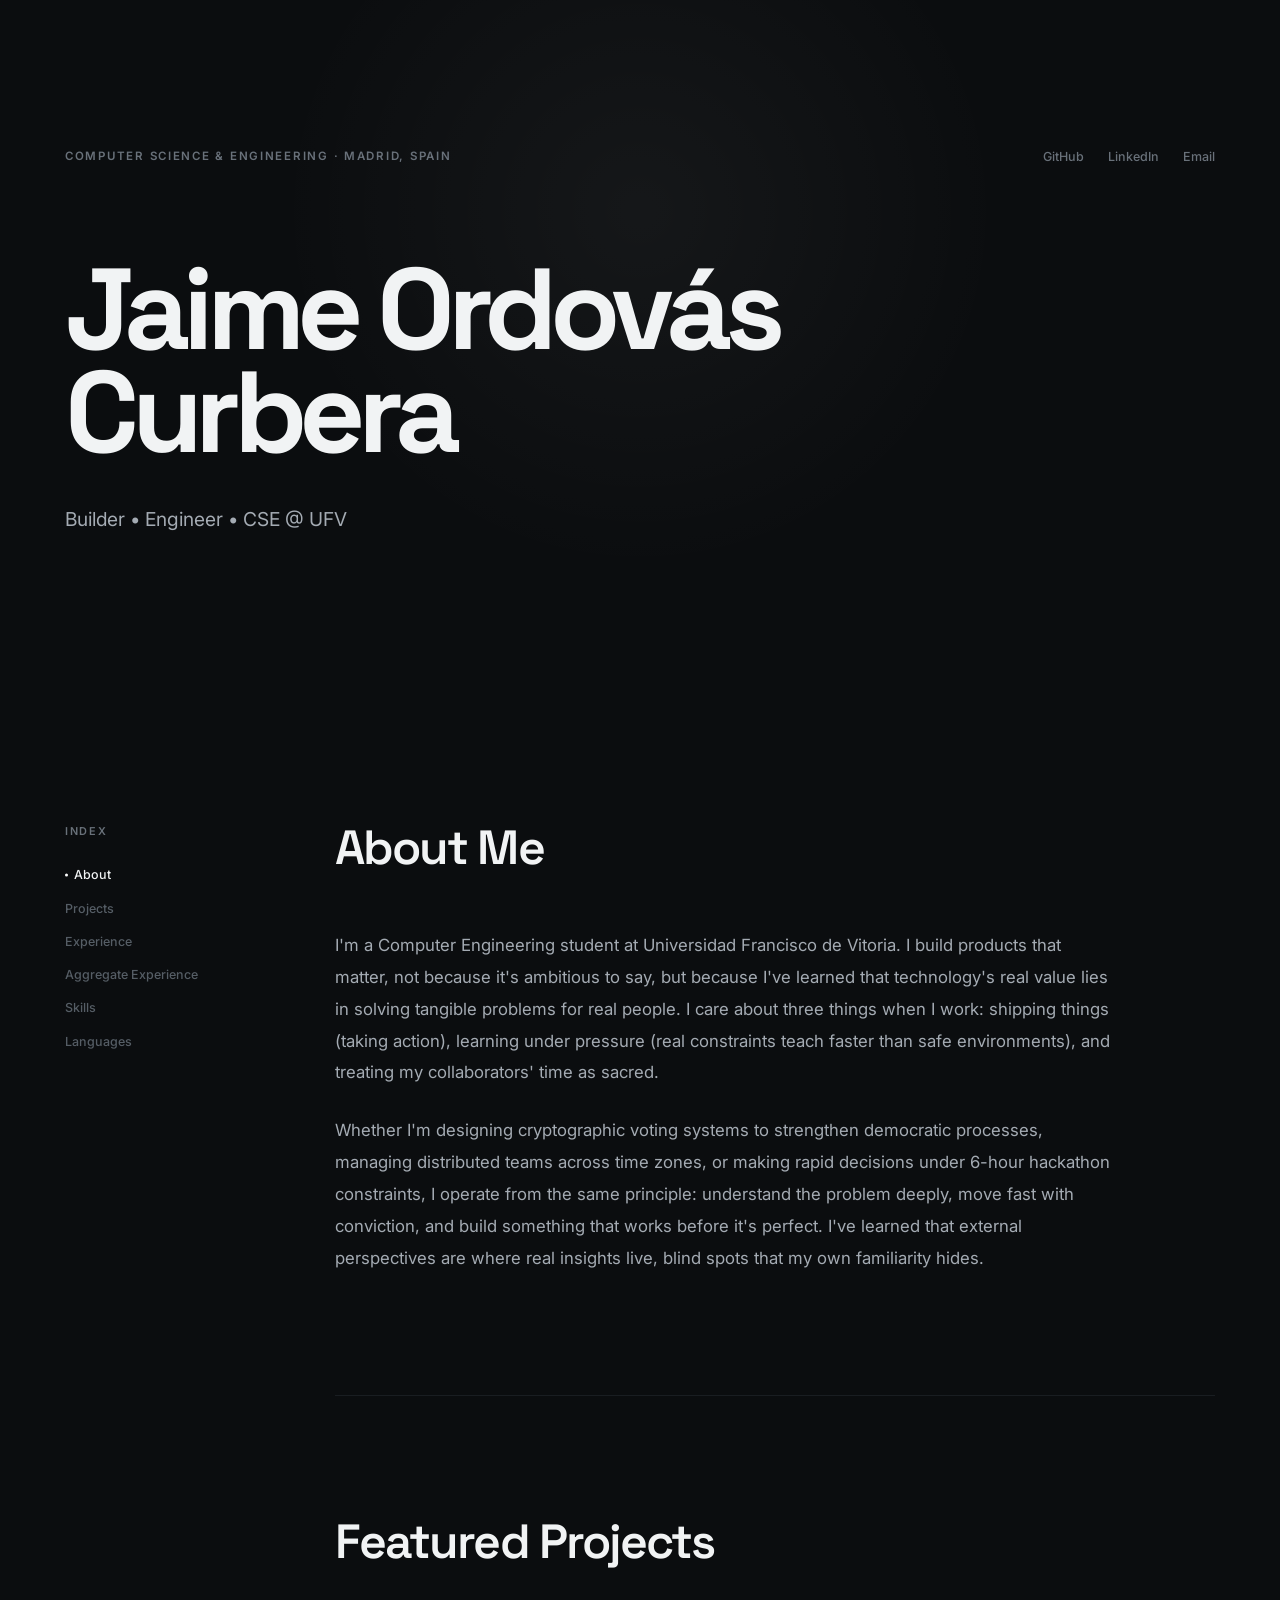
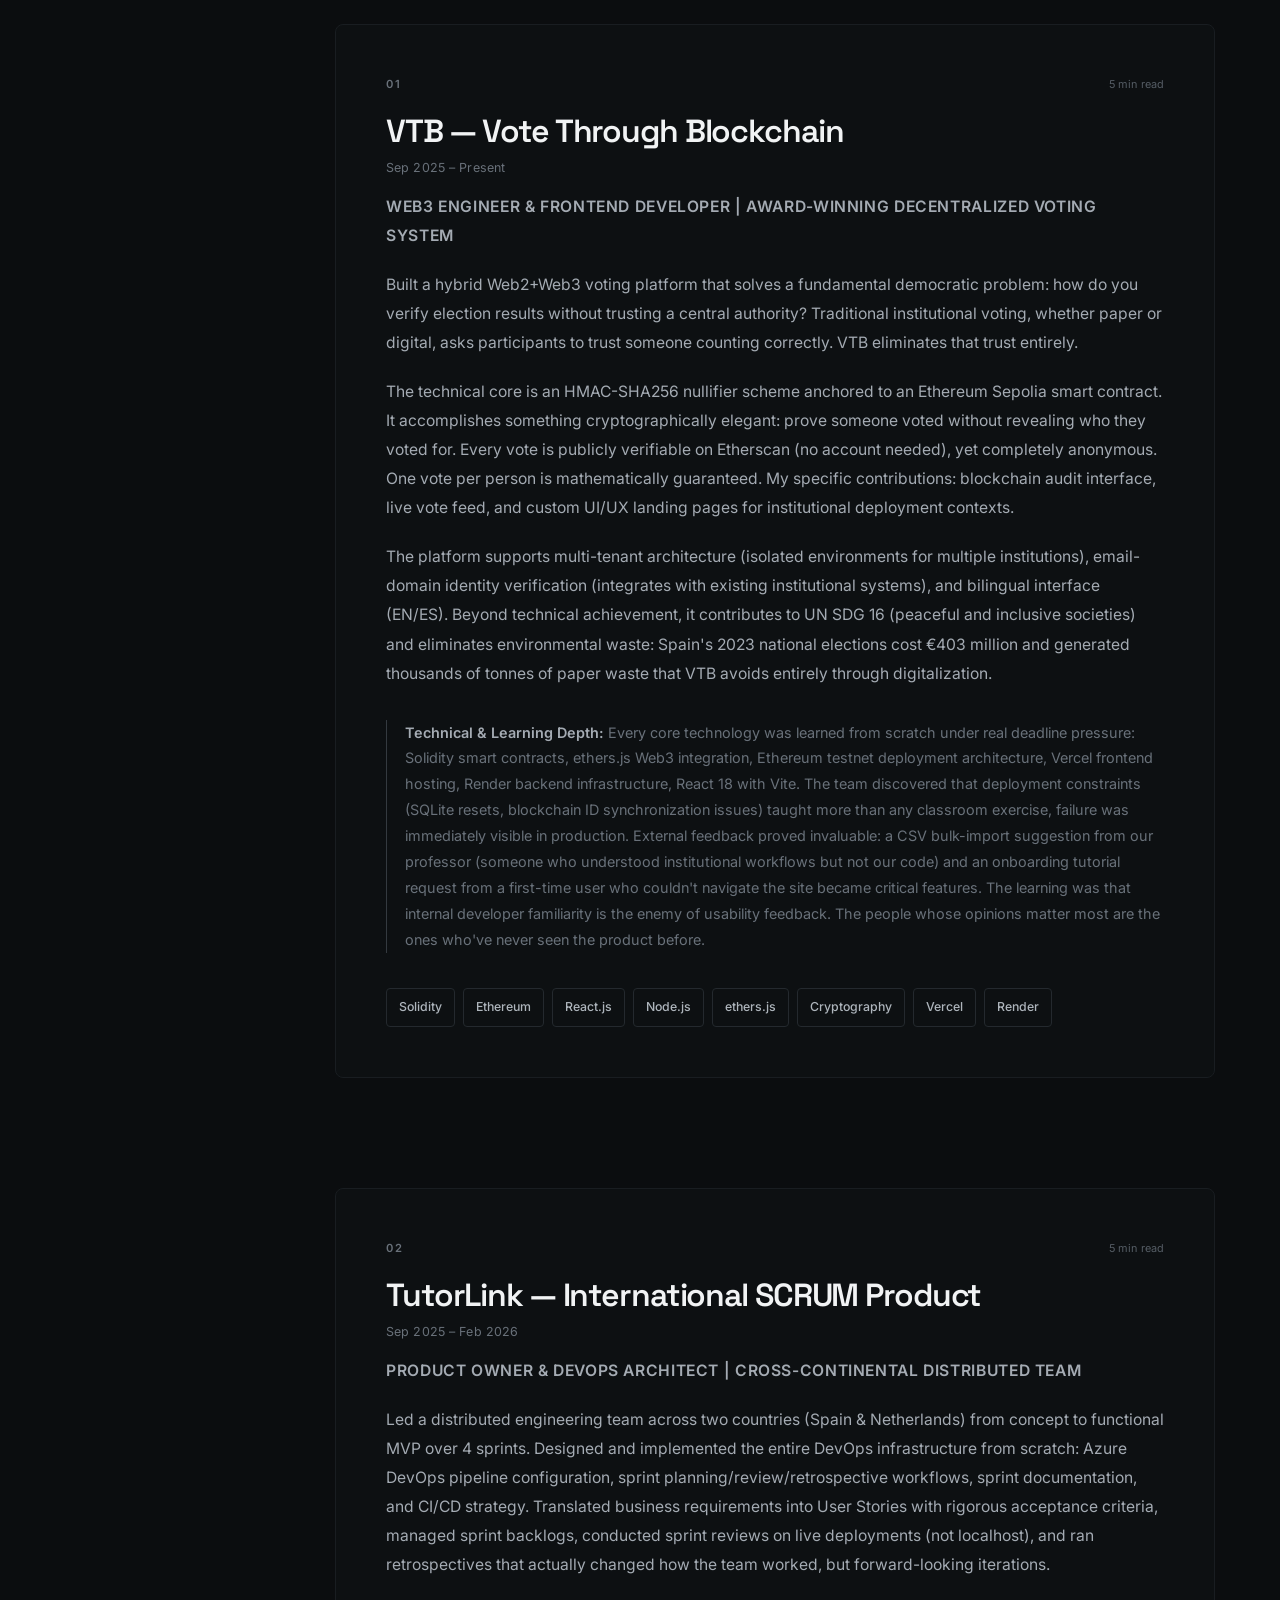
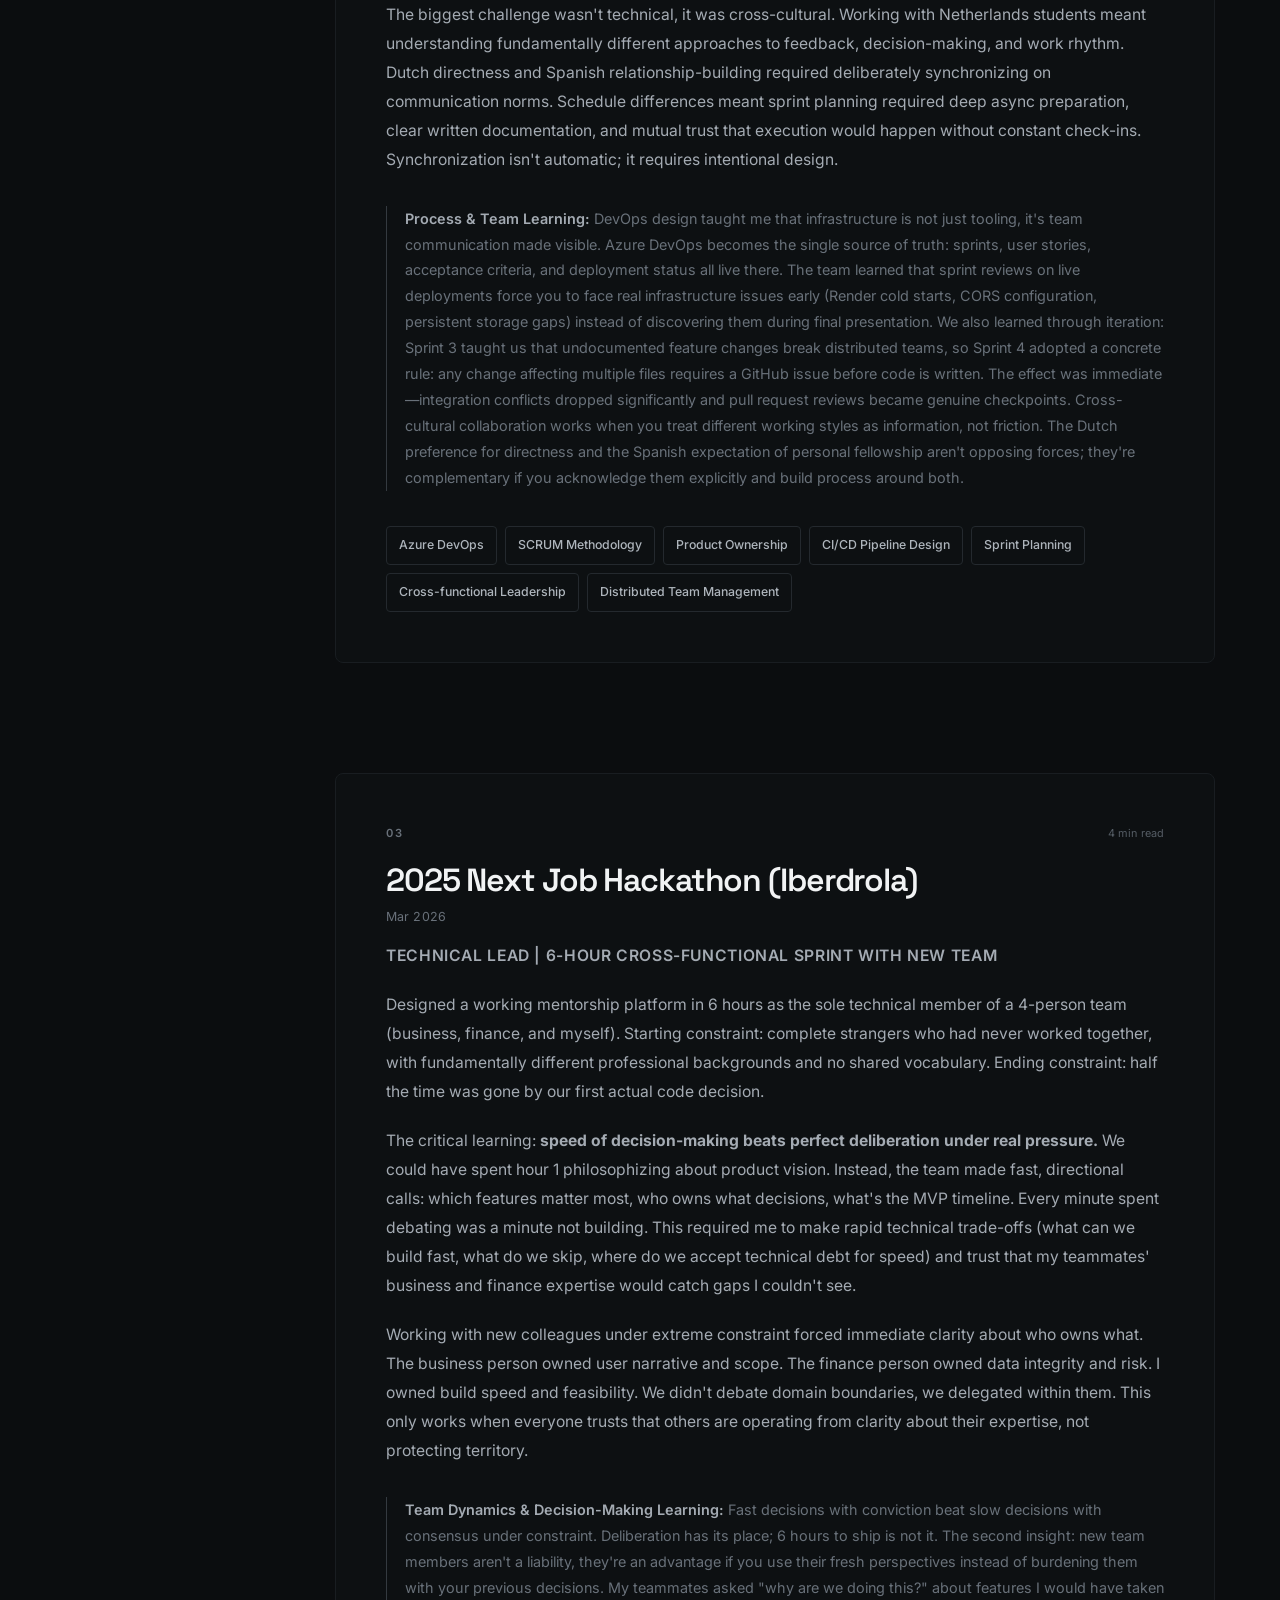
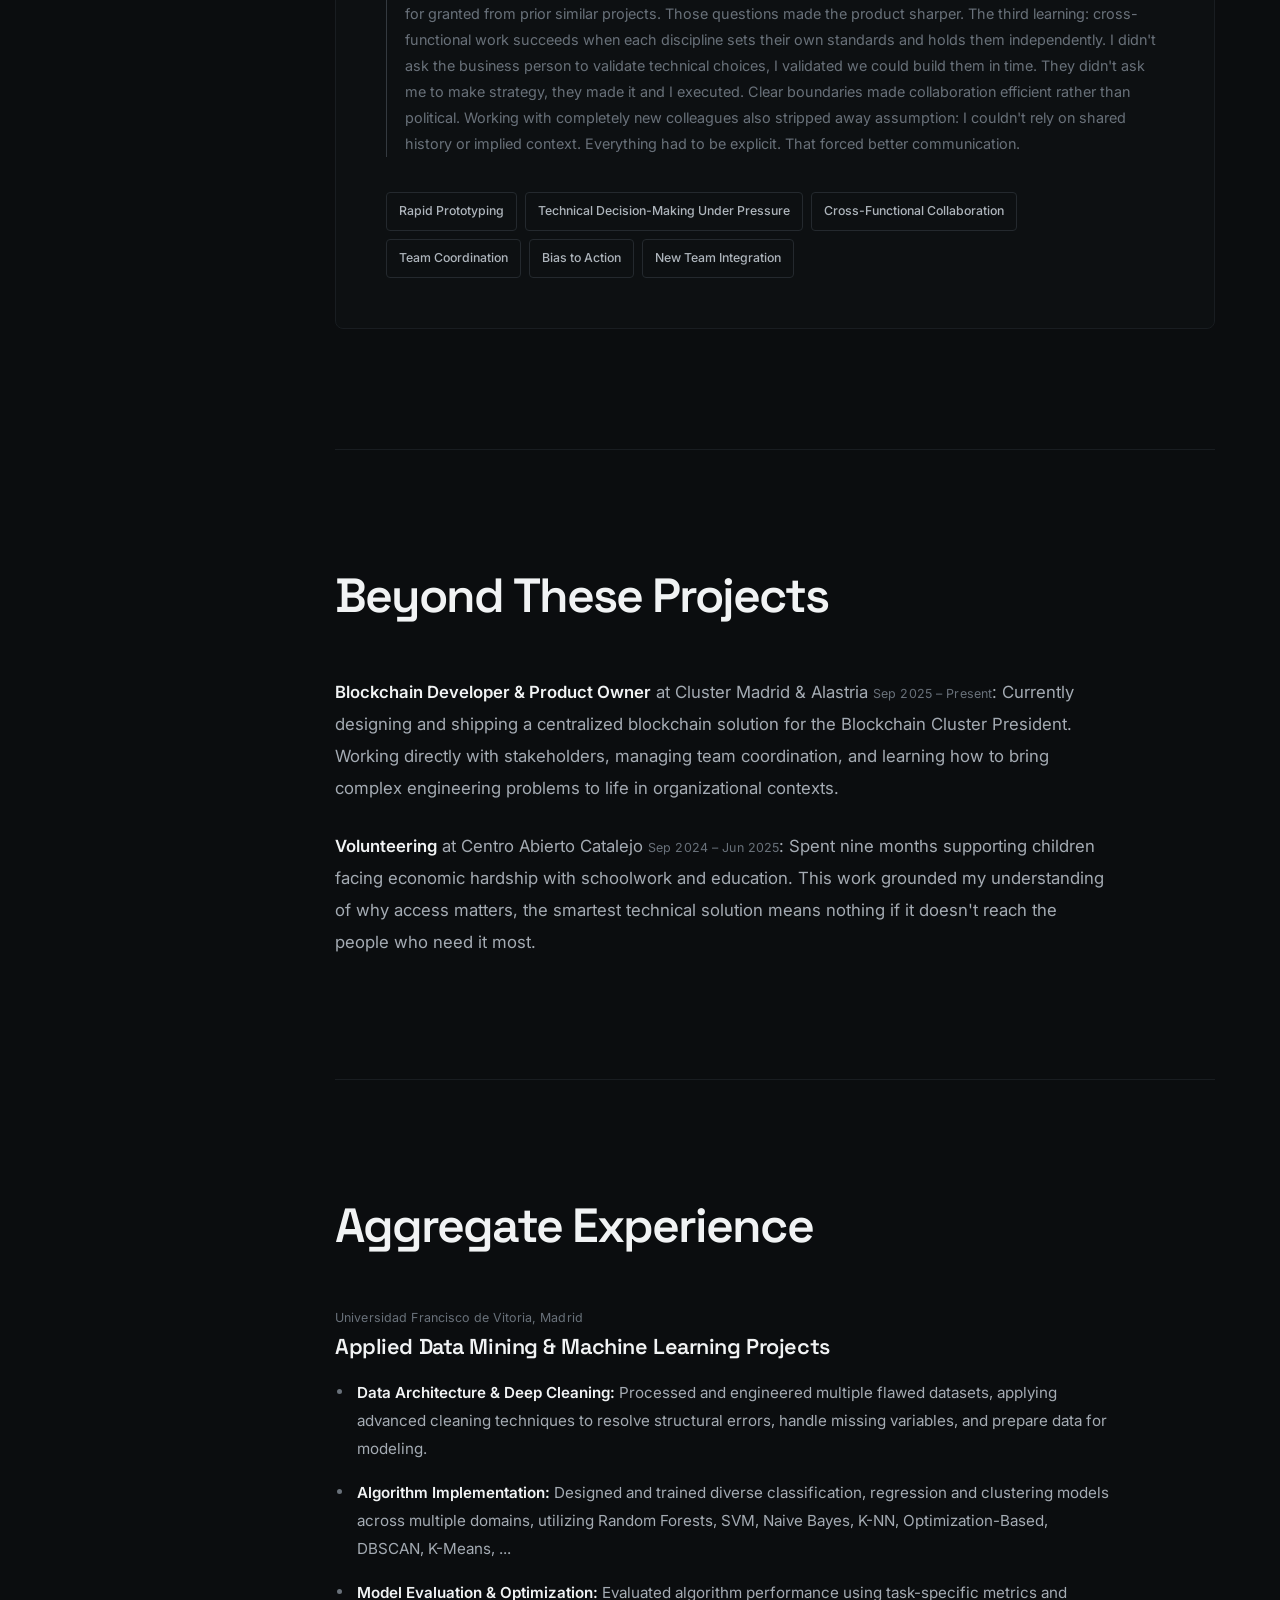
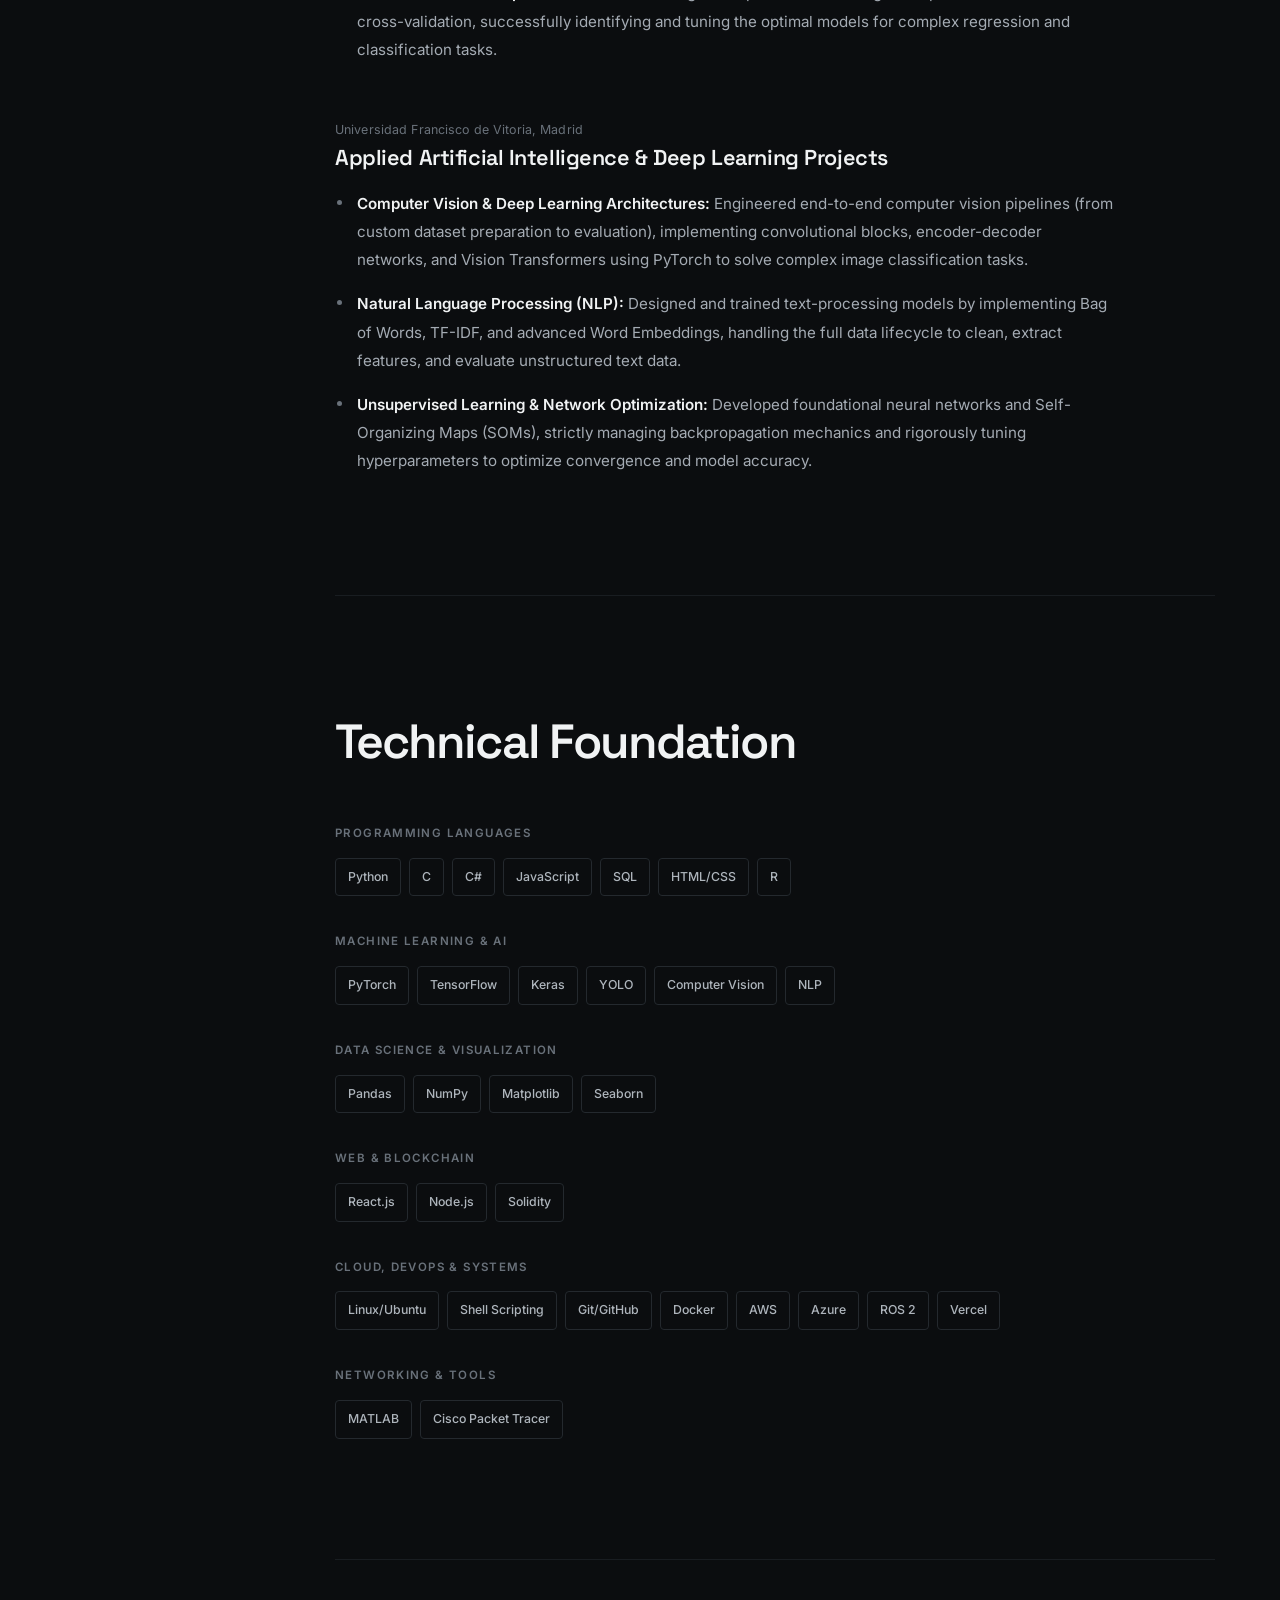
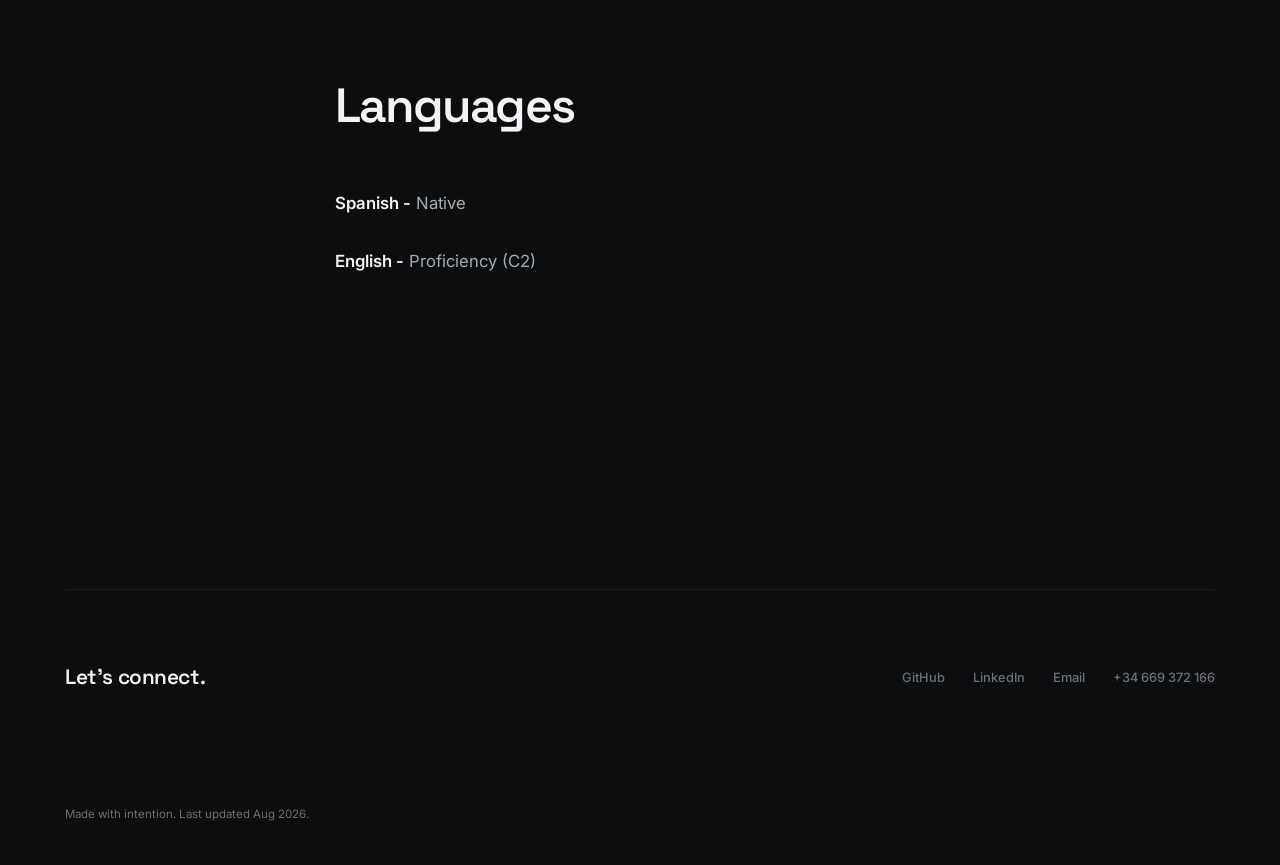
==== commit 1c5425f8: "Add aggregate experience section, reorganize skills, add dates and phone number Add Applied Data Min" ====
--- a/index.html
+++ b/index.html
@@ -55,6 +55,7 @@
                     <a href="#about" class="active" data-section="about">About</a>
                     <a href="#projects" data-section="projects">Projects</a>
                     <a href="#experience" data-section="experience">Experience</a>
+                    <a href="#aggregate-experience" data-section="aggregate-experience">Aggregate Experience</a>
                     <a href="#skills" data-section="skills">Skills</a>
                     <a href="#languages" data-section="languages">Languages</a>
                 </nav>
@@ -85,6 +86,7 @@
                                 <span class="reading-time">5 min read</span>
                             </div>
                             <h3>VTB — Vote Through Blockchain</h3>
+                            <span class="meta-text project-date">Sep 2025 – Present</span>
                             <p class="project-role">Web3 Engineer & Frontend Developer | Award-Winning Decentralized Voting System</p>
 
                             <p>Built a hybrid Web2+Web3 voting platform that solves a fundamental democratic problem: how do you verify election results without trusting a central authority? Traditional institutional voting, whether paper or digital, asks participants to trust someone counting correctly. VTB eliminates that trust entirely.</p>
@@ -120,6 +122,7 @@
                                 <span class="reading-time">5 min read</span>
                             </div>
                             <h3>TutorLink — International SCRUM Product</h3>
+                            <span class="meta-text project-date">Sep 2025 – Feb 2026</span>
                             <p class="project-role">Product Owner & DevOps Architect | Cross-Continental Distributed Team</p>
 
                             <p>Led a distributed engineering team across two countries (Spain & Netherlands) from concept to functional MVP over 4 sprints. Designed and implemented the entire DevOps infrastructure from scratch: Azure DevOps pipeline configuration, sprint planning/review/retrospective workflows, sprint documentation, and CI/CD strategy. Translated business requirements into User Stories with rigorous acceptance criteria, managed sprint backlogs, conducted sprint reviews on live deployments (not localhost), and ran retrospectives that actually changed how the team worked, but forward-looking iterations.</p>
@@ -152,6 +155,7 @@
                                 <span class="reading-time">4 min read</span>
                             </div>
                             <h3>2025 Next Job Hackathon (Iberdrola)</h3>
+                            <span class="meta-text project-date">Mar 2026</span>
                             <p class="project-role">Technical Lead | 6-Hour Cross-Functional Sprint with New Team</p>
 
                             <p>Designed a working mentorship platform in 6 hours as the sole technical member of a 4-person team (business, finance, and myself). Starting constraint: complete strangers who had never worked together, with fundamentally different professional backgrounds and no shared vocabulary. Ending constraint: half the time was gone by our first actual code decision.</p>
@@ -193,27 +197,112 @@
                 <section class="section" id="experience" data-section="experience">
                     <h2 class="section-title">Beyond These Projects</h2>
                     <div class="bio">
-                        <p><strong>Blockchain Developer & Product Owner</strong> at Cluster Madrid & Alastria (Sep 2025–present): Currently designing and shipping a centralized blockchain solution for the Blockchain Cluster President. Working directly with stakeholders, managing team coordination, and learning how to bring complex engineering problems to life in organizational contexts.</p>
-                        <p><strong>Volunteering</strong> at Centro Abierto Catalejo (Sep 2024–Jun 2025): Spent nine months supporting children facing economic hardship with schoolwork and education. This work grounded my understanding of why access matters, the smartest technical solution means nothing if it doesn't reach the people who need it most.</p>
+                        <p><strong>Blockchain Developer & Product Owner</strong> at Cluster Madrid & Alastria <span class="meta-text">Sep 2025 – Present</span>: Currently designing and shipping a centralized blockchain solution for the Blockchain Cluster President. Working directly with stakeholders, managing team coordination, and learning how to bring complex engineering problems to life in organizational contexts.</p>
+                        <p><strong>Volunteering</strong> at Centro Abierto Catalejo <span class="meta-text">Sep 2024 – Jun 2025</span>: Spent nine months supporting children facing economic hardship with schoolwork and education. This work grounded my understanding of why access matters, the smartest technical solution means nothing if it doesn't reach the people who need it most.</p>
+                    </div>
+                </section>
+
+                <!-- Aggregate Experience Section -->
+                <section class="section" id="aggregate-experience" data-section="aggregate-experience">
+                    <h2 class="section-title">Aggregate Experience</h2>
+
+                    <div class="aggregate-group">
+                        <div class="aggregate-header">
+                            <span class="meta-text">Universidad Francisco de Vitoria, Madrid</span>
+                            <h3>Applied Data Mining & Machine Learning Projects</h3>
+                        </div>
+                        <ul class="aggregate-list">
+                            <li><strong>Data Architecture & Deep Cleaning:</strong> Processed and engineered multiple flawed datasets, applying advanced cleaning techniques to resolve structural errors, handle missing variables, and prepare data for modeling.</li>
+                            <li><strong>Algorithm Implementation:</strong> Designed and trained diverse classification, regression and clustering models across multiple domains, utilizing Random Forests, SVM, Naive Bayes, K-NN, Optimization-Based, DBSCAN, K-Means, ...</li>
+                            <li><strong>Model Evaluation & Optimization:</strong> Evaluated algorithm performance using task-specific metrics and cross-validation, successfully identifying and tuning the optimal models for complex regression and classification tasks.</li>
+                        </ul>
+                    </div>
+
+                    <div class="aggregate-group">
+                        <div class="aggregate-header">
+                            <span class="meta-text">Universidad Francisco de Vitoria, Madrid</span>
+                            <h3>Applied Artificial Intelligence & Deep Learning Projects</h3>
+                        </div>
+                        <ul class="aggregate-list">
+                            <li><strong>Computer Vision & Deep Learning Architectures:</strong> Engineered end-to-end computer vision pipelines (from custom dataset preparation to evaluation), implementing convolutional blocks, encoder-decoder networks, and Vision Transformers using PyTorch to solve complex image classification tasks.</li>
+                            <li><strong>Natural Language Processing (NLP):</strong> Designed and trained text-processing models by implementing Bag of Words, TF-IDF, and advanced Word Embeddings, handling the full data lifecycle to clean, extract features, and evaluate unstructured text data.</li>
+                            <li><strong>Unsupervised Learning & Network Optimization:</strong> Developed foundational neural networks and Self-Organizing Maps (SOMs), strictly managing backpropagation mechanics and rigorously tuning hyperparameters to optimize convergence and model accuracy.</li>
+                        </ul>
                     </div>
                 </section>
 
                 <!-- Skills Section -->
                 <section class="section" id="skills" data-section="skills">
                     <h2 class="section-title">Technical Foundation</h2>
-                    <div class="skills">
-                        <span class="skill-tag">Python</span>
-                        <span class="skill-tag">C / C#</span>
-                        <span class="skill-tag">JavaScript</span>
-                        <span class="skill-tag">React.js</span>
-                        <span class="skill-tag">Node.js</span>
-                        <span class="skill-tag">SQL</span>
-                        <span class="skill-tag">Docker</span>
-                        <span class="skill-tag">Azure</span>
-                        <span class="skill-tag">AWS</span>
-                        <span class="skill-tag">TensorFlow</span>
-                        <span class="skill-tag">Machine Learning</span>
-                        <span class="skill-tag">Solidity</span>
+
+                    <div class="skills-groups">
+
+                        <div class="skills-group">
+                            <h4 class="skills-category">Programming Languages</h4>
+                            <div class="skills">
+                                <span class="skill-tag">Python</span>
+                                <span class="skill-tag">C</span>
+                                <span class="skill-tag">C#</span>
+                                <span class="skill-tag">JavaScript</span>
+                                <span class="skill-tag">SQL</span>
+                                <span class="skill-tag">HTML/CSS</span>
+                                <span class="skill-tag">R</span>
+                            </div>
+                        </div>
+
+                        <div class="skills-group">
+                            <h4 class="skills-category">Machine Learning & AI</h4>
+                            <div class="skills">
+                                <span class="skill-tag">PyTorch</span>
+                                <span class="skill-tag">TensorFlow</span>
+                                <span class="skill-tag">Keras</span>
+                                <span class="skill-tag">YOLO</span>
+                                <span class="skill-tag">Computer Vision</span>
+                                <span class="skill-tag">NLP</span>
+                            </div>
+                        </div>
+
+                        <div class="skills-group">
+                            <h4 class="skills-category">Data Science & Visualization</h4>
+                            <div class="skills">
+                                <span class="skill-tag">Pandas</span>
+                                <span class="skill-tag">NumPy</span>
+                                <span class="skill-tag">Matplotlib</span>
+                                <span class="skill-tag">Seaborn</span>
+                            </div>
+                        </div>
+
+                        <div class="skills-group">
+                            <h4 class="skills-category">Web & Blockchain</h4>
+                            <div class="skills">
+                                <span class="skill-tag">React.js</span>
+                                <span class="skill-tag">Node.js</span>
+                                <span class="skill-tag">Solidity</span>
+                            </div>
+                        </div>
+
+                        <div class="skills-group">
+                            <h4 class="skills-category">Cloud, DevOps & Systems</h4>
+                            <div class="skills">
+                                <span class="skill-tag">Linux/Ubuntu</span>
+                                <span class="skill-tag">Shell Scripting</span>
+                                <span class="skill-tag">Git/GitHub</span>
+                                <span class="skill-tag">Docker</span>
+                                <span class="skill-tag">AWS</span>
+                                <span class="skill-tag">Azure</span>
+                                <span class="skill-tag">ROS 2</span>
+                                <span class="skill-tag">Vercel</span>
+                            </div>
+                        </div>
+
+                        <div class="skills-group">
+                            <h4 class="skills-category">Networking & Tools</h4>
+                            <div class="skills">
+                                <span class="skill-tag">MATLAB</span>
+                                <span class="skill-tag">Cisco Packet Tracer</span>
+                            </div>
+                        </div>
+
                     </div>
                 </section>
 
@@ -239,6 +328,7 @@
                 <a href="https://github.com/jaime-ordovas-curbera" target="_blank" rel="noopener noreferrer">GitHub</a>
                 <a href="https://linkedin.com/in/jaime-ordov%C3%A1s-curbera-47089b22b/" target="_blank" rel="noopener noreferrer">LinkedIn</a>
                 <a href="mailto:jocraha@gmail.com">Email</a>
+                <a href="tel:+34669372166">+34 669 372 166</a>
             </nav>
         </div>
     </section>
--- a/styles.css
+++ b/styles.css
@@ -368,8 +368,104 @@
 }
 
 /* ============================================================
+   META TEXT (dates & light annotations)
+============================================================ */
+
+.meta-text {
+    color: var(--text-muted);
+    font-size: 0.78rem;
+    font-weight: 400;
+    letter-spacing: 0.01em;
+}
+
+.project-date {
+    display: block;
+    margin: -2px 0 14px;
+}
+
+/* ============================================================
+   AGGREGATE EXPERIENCE
+============================================================ */
+
+.aggregate-group {
+    max-width: 780px;
+    margin-bottom: 55px;
+}
+
+.aggregate-group:last-child {
+    margin-bottom: 0;
+}
+
+.aggregate-header {
+    display: flex;
+    flex-direction: column;
+    gap: 4px;
+    margin-bottom: 18px;
+}
+
+.aggregate-header h3 {
+    font-family: 'Space Grotesk', sans-serif;
+    font-size: 1.35rem;
+    line-height: 1.3;
+    letter-spacing: -0.02em;
+    font-weight: 600;
+}
+
+.aggregate-list {
+    display: flex;
+    flex-direction: column;
+    gap: 16px;
+    list-style: none;
+}
+
+.aggregate-list li {
+    position: relative;
+    padding-left: 22px;
+    color: var(--text-secondary);
+    font-size: 0.95rem;
+    line-height: 1.85;
+}
+
+.aggregate-list li::before {
+    content: '';
+    position: absolute;
+    left: 2px;
+    top: 10px;
+    width: 5px;
+    height: 5px;
+    border-radius: 50%;
+    background: var(--text-muted);
+}
+
+.aggregate-list li strong {
+    color: var(--text);
+    font-weight: 600;
+}
+
+/* ============================================================
    SKILLS
 ============================================================ */
+
+.skills-groups {
+    margin-top: 35px;
+}
+
+.skills-group {
+    margin-bottom: 36px;
+}
+
+.skills-group:last-child {
+    margin-bottom: 0;
+}
+
+.skills-category {
+    margin-bottom: 14px;
+    color: var(--text-muted);
+    font-size: 0.72rem;
+    font-weight: 600;
+    letter-spacing: 0.12em;
+    text-transform: uppercase;
+}
 
 .skills {
     display: flex;
@@ -377,6 +473,10 @@
     gap: 8px;
     max-width: 750px;
     margin-top: 35px;
+}
+
+.skills-groups .skills {
+    margin-top: 0;
 }
 
 .skill-tag {
@@ -518,6 +618,7 @@
         opacity: 0;
         transform: translateY(20px);
     }
+
     to {
         opacity: 1;
         transform: translateY(0);
@@ -528,6 +629,7 @@
     from {
         opacity: 0;
     }
+
     to {
         opacity: 1;
     }
@@ -669,4 +771,4 @@
     .project h3 {
         font-size: 1.45rem;
     }
-}
+}
